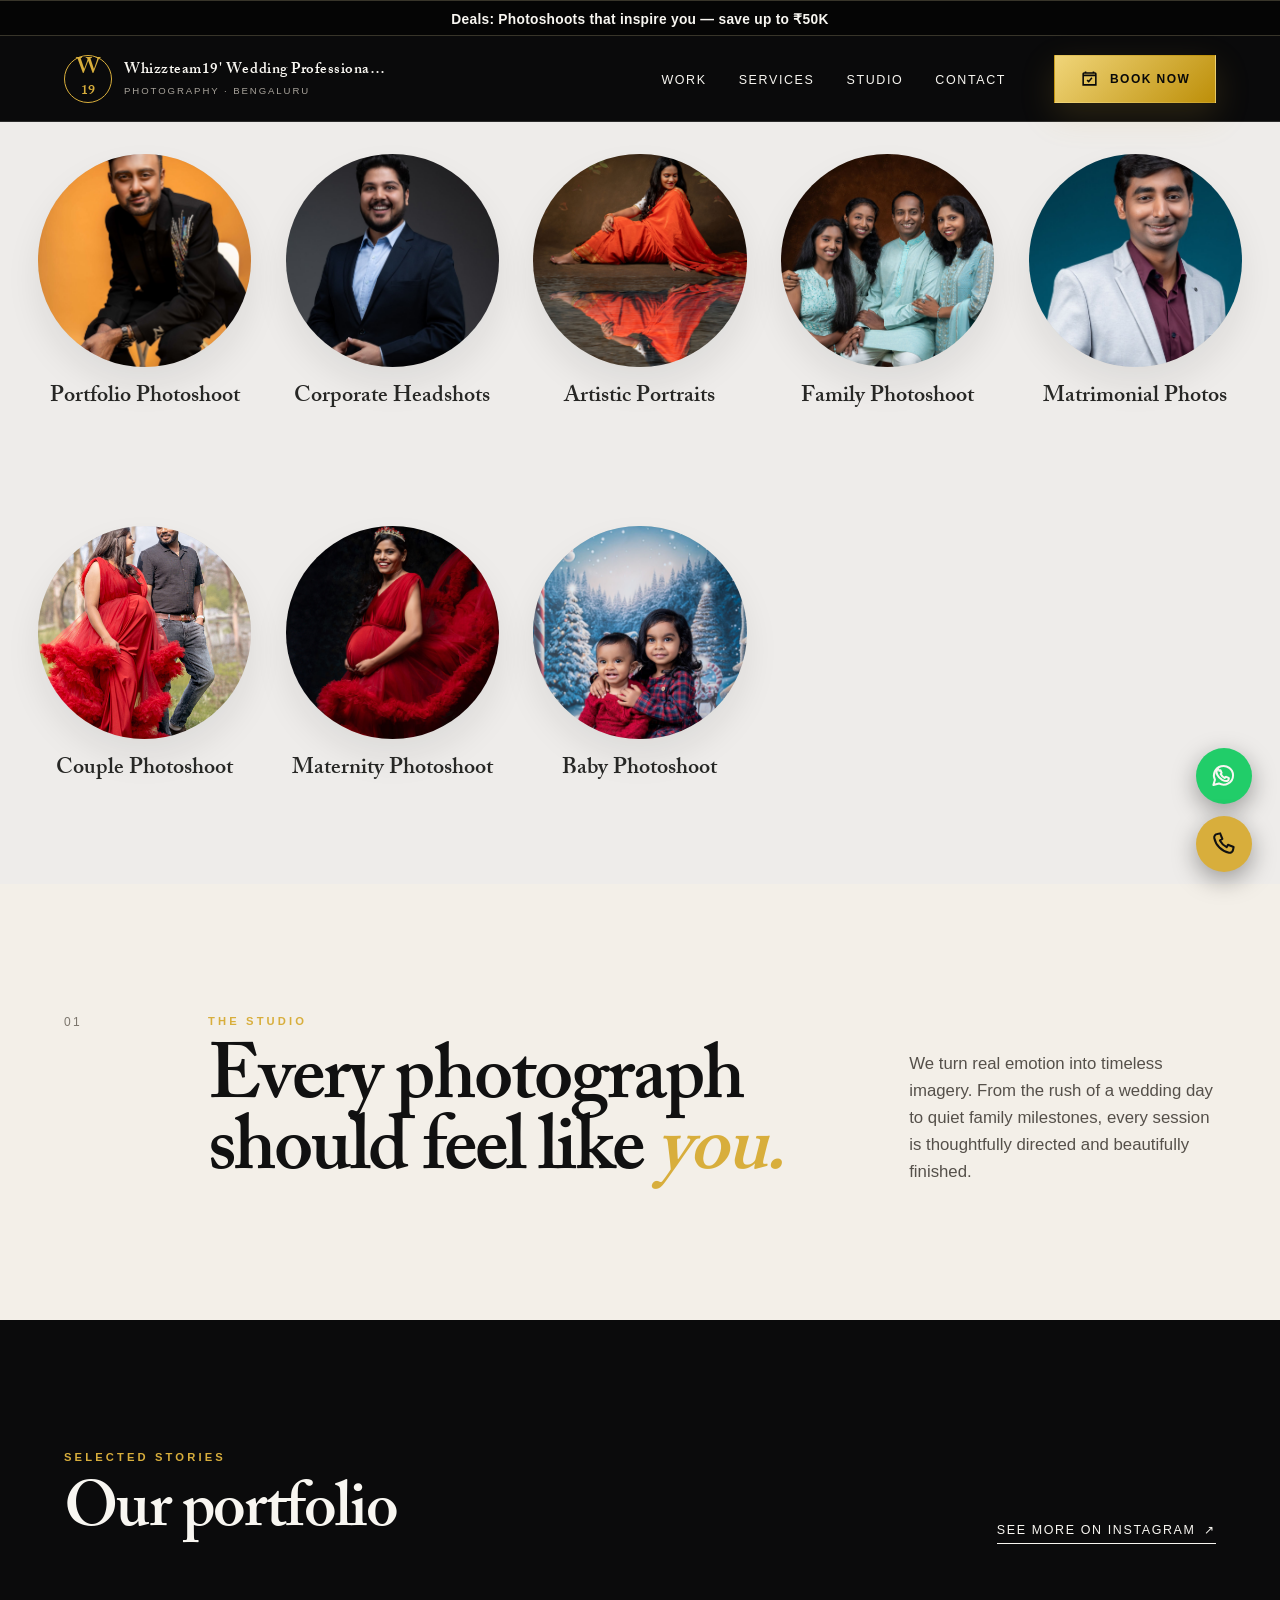
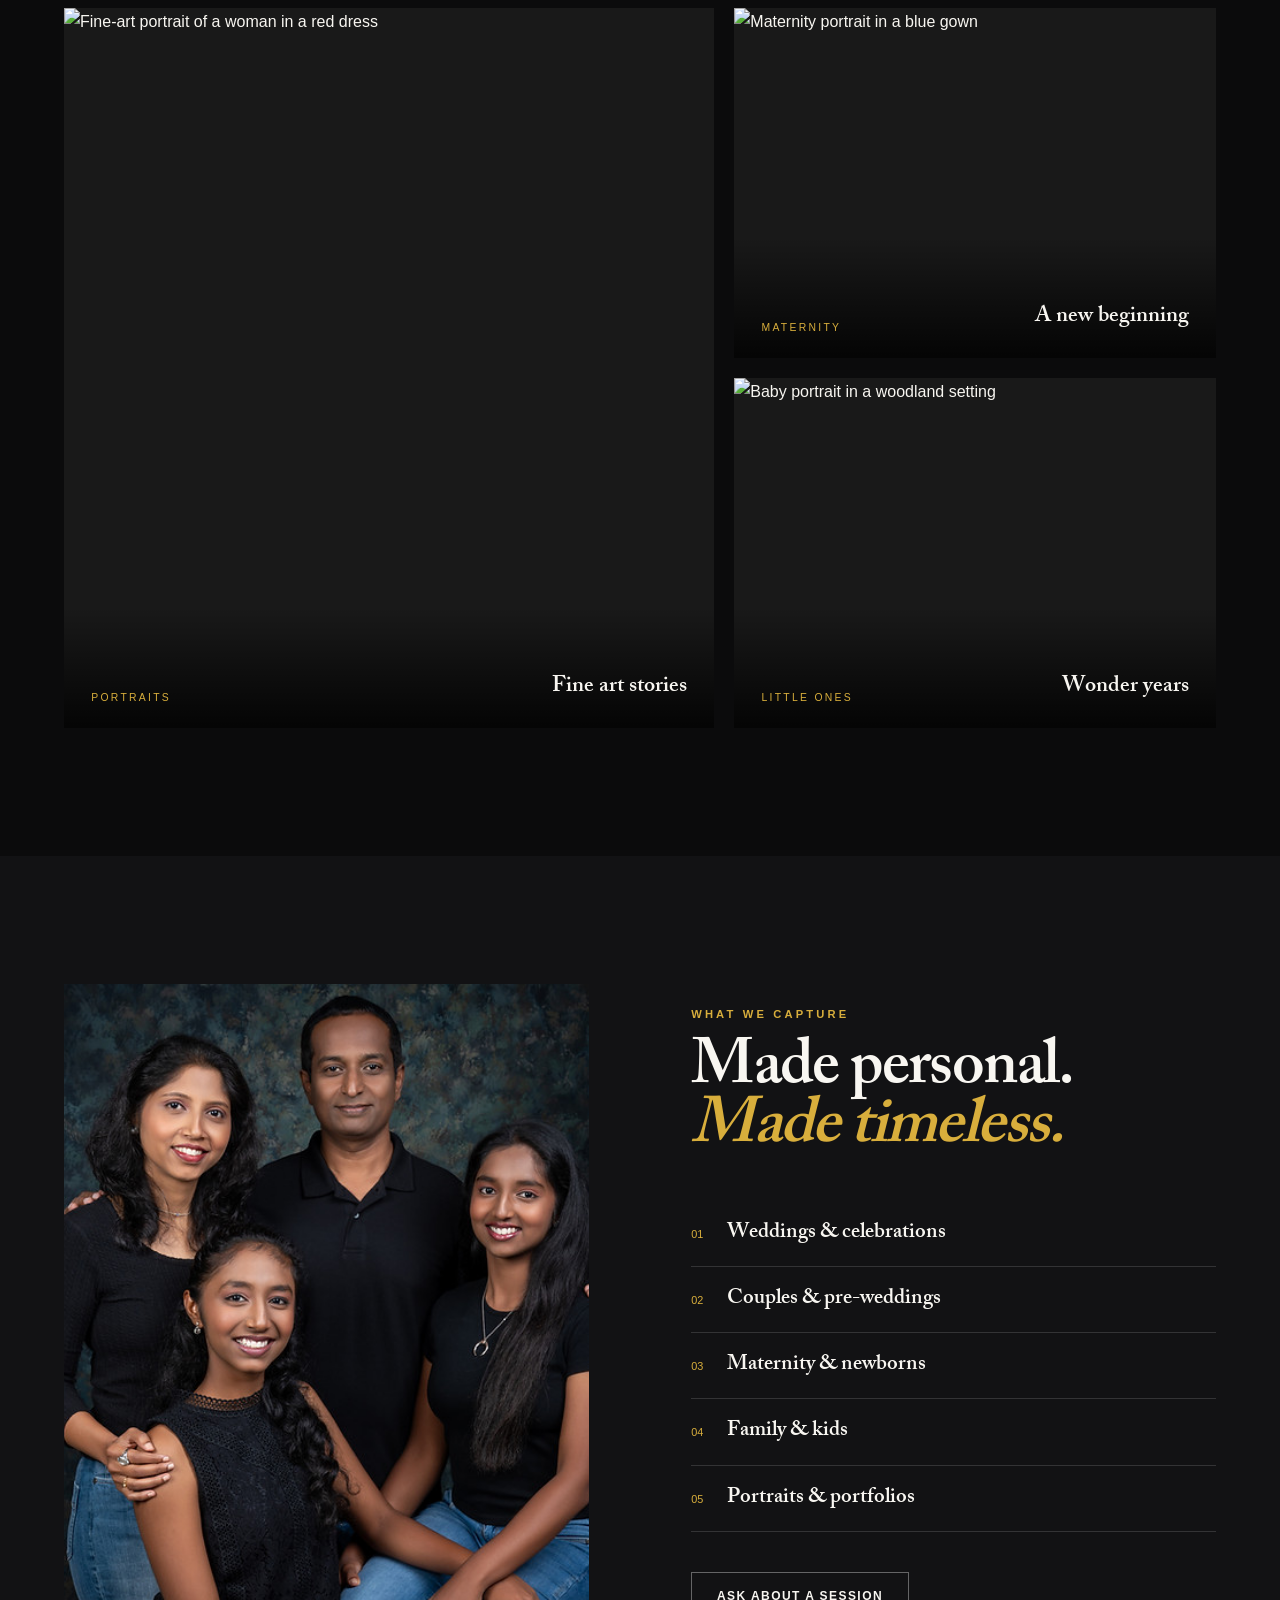
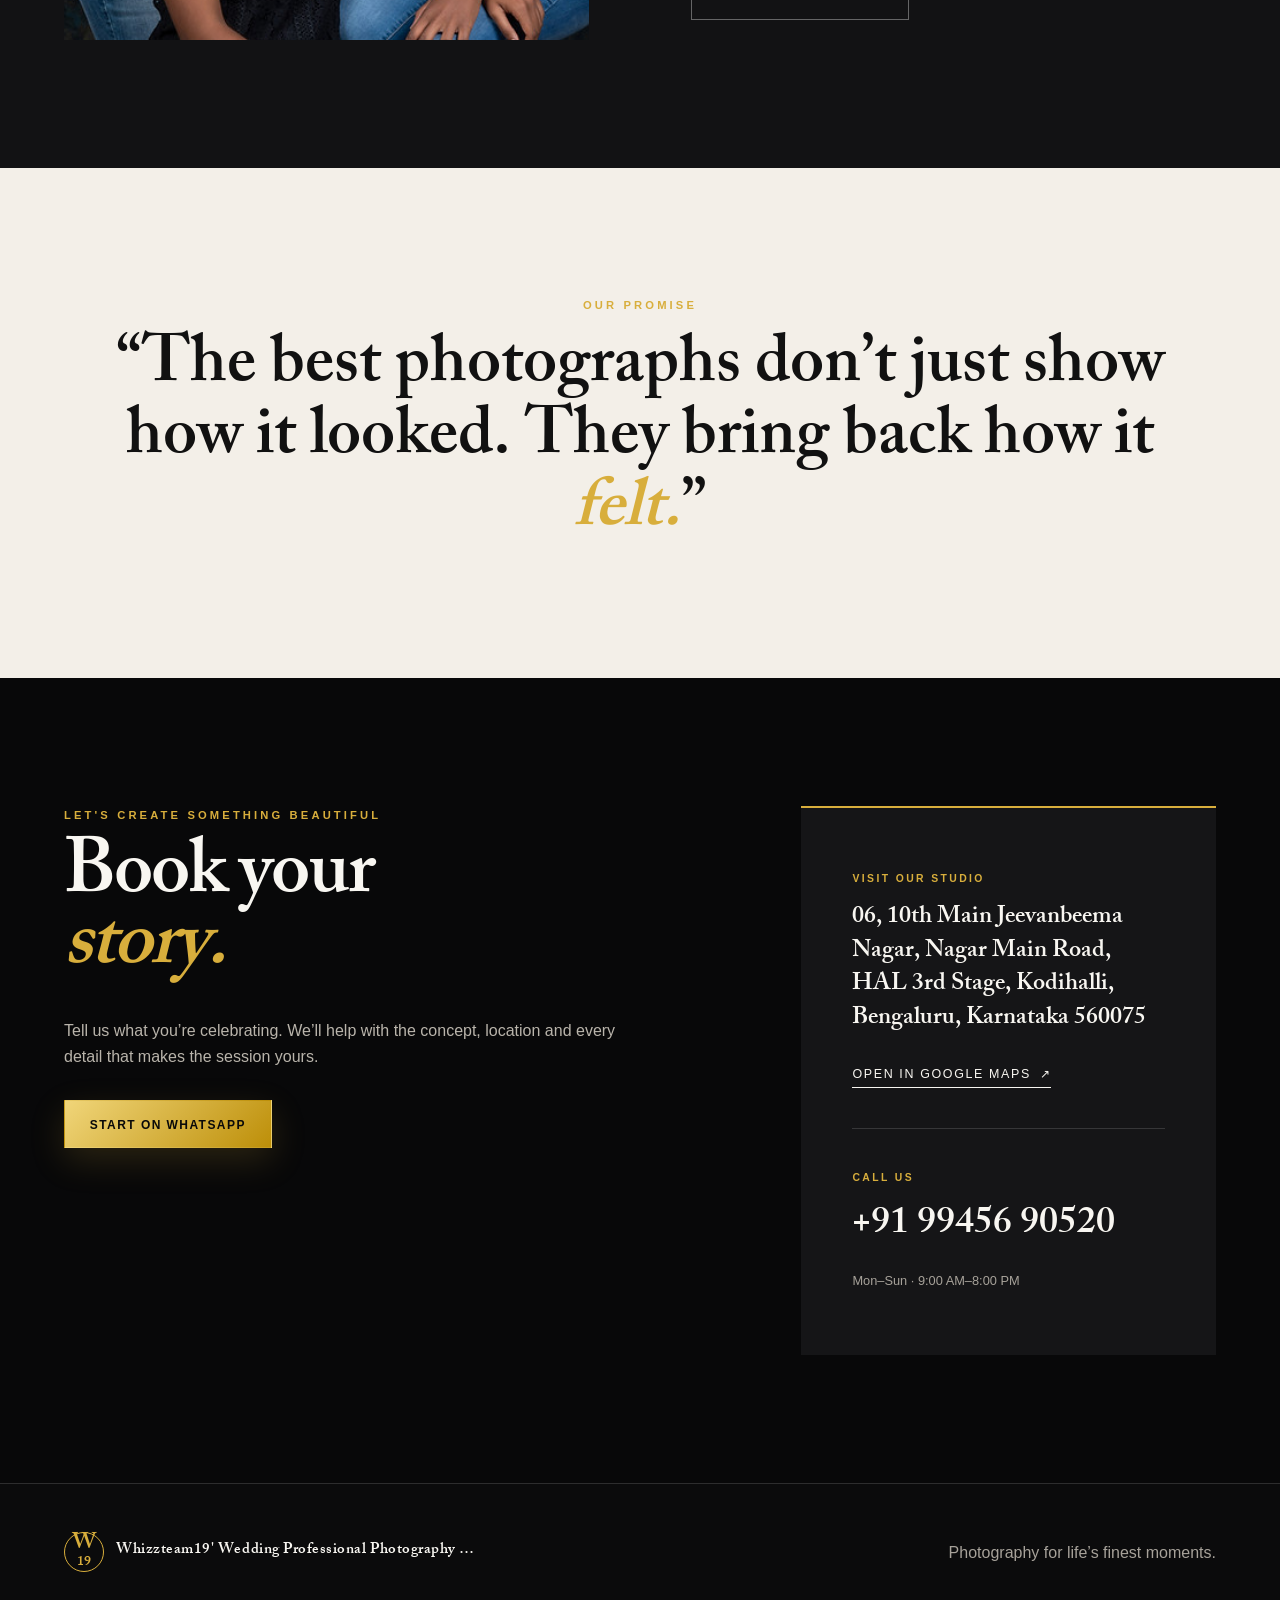
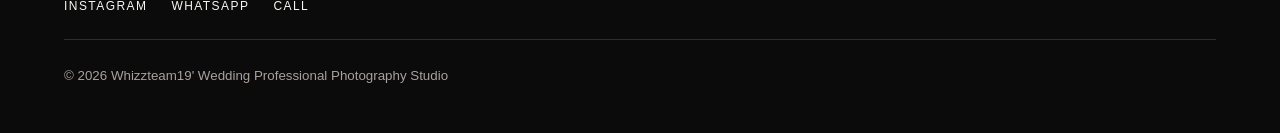
==== index.html @ 08e29e12 "Initial photography website sample" ====
<!doctype html>
<html lang="en">
<head>
  <meta charset="utf-8">
  <meta name="viewport" content="width=device-width,initial-scale=1">
  <meta name="theme-color" content="#0b0b0c">
  <meta name="description" content="Professional wedding, couple, maternity, baby, family and portrait photography in Bengaluru.">
  <title>Whizzteam19' Wedding Professional Photography Studio</title>
  <link rel="preload" href="fonts/adobe-caslon-w01-smbd.woff2" as="font" type="font/woff2" crossorigin>
  <link rel="preload" href="images/46ccc2_29f089a5eaba46b582b03bea55bbcf8a~mv2_1.jpg" as="image" fetchpriority="high">
  <link rel="stylesheet" href="css/site.css">
  <script src="site-config.js"></script>
  <script src="js/site.js" defer></script>
</head>
<body>
  <a class="skip-link" href="#main">Skip to content</a>

  <div class="offer-bar">
    <a class="js-whatsapp" href="https://web.whatsapp.com/send?phone=919945690520&amp;text=Hello%2C%20I%20would%20like%20to%20book%20a%20photography%20session.&amp;type=phone_number&amp;app_absent=0" target="_blank" rel="noopener">Deals: Photoshoots that inspire you — save up to ₹50K</a>
  </div>

  <header class="site-header" id="top">
    <a class="brand" href="#top" aria-label="Home">
      <span class="brand-mark" aria-hidden="true">W<span>19</span></span>
      <span><strong class="js-studio">Whizzteam19' Wedding Professional Photography Studio</strong><small>Photography · Bengaluru</small></span>
    </a>
    <button class="menu-button" type="button" aria-expanded="false" aria-controls="main-menu">
      <span></span><span></span><span></span><b>Menu</b>
    </button>
    <nav id="main-menu" aria-label="Main navigation">
      <a href="#work">Work</a>
      <a href="#services">Services</a>
      <a href="#studio">Studio</a>
      <a href="#contact">Contact</a>
    </nav>
    <a class="button button-gold js-whatsapp" href="https://web.whatsapp.com/send?phone=919945690520&amp;text=Hello%2C%20I%20would%20like%20to%20book%20a%20photography%20session.&amp;type=phone_number&amp;app_absent=0" target="_blank" rel="noopener">
      <svg aria-hidden="true" viewBox="0 0 24 24"><path d="M7 3v2m10-2v2M5 8h14M5 5h14a1 1 0 0 1 1 1v14H4V6a1 1 0 0 1 1-1Zm4 9 2 2 4-5"/></svg>
      Book now
    </a>
  </header>

  <main id="main">
    <section class="hero portfolio-hero" aria-label="Photography portfolio categories">
      <div class="portfolio-circles">
        <a class="portfolio-circle reveal" href="portfolio.html#portfolio">
          <span><img src="images/46ccc2_29f089a5eaba46b582b03bea55bbcf8a~mv2_1.jpg" alt="Fashion portfolio portrait" width="853" height="1280" fetchpriority="high"></span>
          <strong>Portfolio Photoshoot</strong>
        </a>
        <a class="portfolio-circle reveal" href="portfolio.html#headshots">
          <span><img src="images/46ccc2_0012528855b641d38cdface42c2f690a~mv2_1.jpeg" alt="Professional corporate headshot" width="905" height="1206" fetchpriority="high"></span>
          <strong>Corporate Headshots</strong>
        </a>
        <a class="portfolio-circle reveal" href="portfolio.html#portraits">
          <span><img src="images/46ccc2_09628e85a9584350a42591967b1f181e~mv2_2.jpg" alt="Artistic studio portrait" width="960" height="1188" loading="lazy" decoding="async"></span>
          <strong>Artistic Portraits</strong>
        </a>
        <a class="portfolio-circle reveal" href="portfolio.html#family">
          <span><img src="images/46ccc2_b991570cc130483a87479ce61fce5662~mv2_1.jpg" alt="Family studio portrait" width="1200" height="960" loading="lazy" decoding="async"></span>
          <strong>Family Photoshoot</strong>
        </a>
        <a class="portfolio-circle reveal" href="portfolio.html#matrimonial">
          <span><img src="images/46ccc2_cae4877ff4e34ac48a2f3a1a785dcc5e~mv2_1.jpeg" alt="Matrimonial portrait" width="905" height="1206" loading="lazy" decoding="async"></span>
          <strong>Matrimonial Photos</strong>
        </a>
        <a class="portfolio-circle reveal" href="portfolio.html#couples">
          <span><img src="images/46ccc2_d6eabdee102e4e2a825681500229661f~mv2_1.jpg" alt="Couple portrait" width="848" height="1130" loading="lazy" decoding="async"></span>
          <strong>Couple Photoshoot</strong>
        </a>
        <a class="portfolio-circle reveal" href="portfolio.html#maternity">
          <span><img src="images/46ccc2_f9b3395be697454dba97fe90e3480790~mv2_1.jpg" alt="Maternity portrait" width="960" height="1280" loading="lazy" decoding="async"></span>
          <strong>Maternity Photoshoot</strong>
        </a>
        <a class="portfolio-circle reveal" href="portfolio.html#baby">
          <span><img src="images/46ccc2_f42f436fb329443783bfe08e33810b61~mv2_2.jpeg" alt="Baby and kids studio portrait" width="960" height="1440" loading="lazy" decoding="async"></span>
          <strong>Baby Photoshoot</strong>
        </a>
      </div>
    </section>

    <section class="intro section" id="studio">
      <div class="section-number">01</div>
      <div class="intro-copy reveal">
        <p class="eyebrow">The studio</p>
        <h2>Every photograph should feel like <em>you.</em></h2>
      </div>
      <p class="intro-text reveal">We turn real emotion into timeless imagery. From the rush of a wedding day to quiet family milestones, every session is thoughtfully directed and beautifully finished.</p>
    </section>

    <section class="work section" id="work">
      <div class="section-heading reveal">
        <div><p class="eyebrow">Selected stories</p><h2>Our portfolio</h2></div>
        <a class="text-link js-instagram" href="#contact">See more on Instagram <span>↗</span></a>
      </div>
      <div class="gallery">
        <figure class="gallery-large reveal">
          <img src="images/Portfolio Photoshoot near Bangalore.jpeg" alt="Fine-art portrait of a woman in a red dress" width="478" height="478" loading="lazy" decoding="async">
          <figcaption><span>Portraits</span><b>Fine art stories</b></figcaption>
        </figure>
        <figure class="reveal">
          <img src="images/maternity photographers in bangalore for maternity photoshoot with photoshoot gowns for ma.jpeg" alt="Maternity portrait in a blue gown" width="478" height="478" loading="lazy" decoding="async">
          <figcaption><span>Maternity</span><b>A new beginning</b></figcaption>
        </figure>
        <figure class="reveal">
          <img src="images/46ccc2_15bb4e97e19344a3a72e6aabb97b2b7a~mv2.jpg" alt="Baby portrait in a woodland setting" width="960" height="640" loading="lazy" decoding="async">
          <figcaption><span>Little ones</span><b>Wonder years</b></figcaption>
        </figure>
      </div>
    </section>

    <section class="services section" id="services">
      <div class="service-photo reveal">
        <img src="images/family photoshoot1_1.jpg" alt="A family studio portrait" width="750" height="750" loading="lazy" decoding="async">
      </div>
      <div class="service-list reveal">
        <p class="eyebrow">What we capture</p>
        <h2>Made personal.<br><em>Made timeless.</em></h2>
        <ol>
          <li><span>01</span><b>Weddings & celebrations</b></li>
          <li><span>02</span><b>Couples & pre-weddings</b></li>
          <li><span>03</span><b>Maternity & newborns</b></li>
          <li><span>04</span><b>Family & kids</b></li>
          <li><span>05</span><b>Portraits & portfolios</b></li>
        </ol>
        <a class="button button-outline js-whatsapp" href="https://web.whatsapp.com/send?phone=919945690520&amp;text=Hello%2C%20I%20would%20like%20to%20book%20a%20photography%20session.&amp;type=phone_number&amp;app_absent=0" target="_blank" rel="noopener">Ask about a session</a>
      </div>
    </section>

    <section class="quote section reveal">
      <p class="eyebrow">Our promise</p>
      <blockquote>“The best photographs don’t just show how it looked. They bring back how it <em>felt.</em>”</blockquote>
    </section>

    <section class="contact section" id="contact">
      <div class="contact-copy reveal">
        <p class="eyebrow">Let's create something beautiful</p>
        <h2>Book your<br><em>story.</em></h2>
        <p>Tell us what you’re celebrating. We’ll help with the concept, location and every detail that makes the session yours.</p>
        <a class="button button-gold js-whatsapp" href="https://web.whatsapp.com/send?phone=919945690520&amp;text=Hello%2C%20I%20would%20like%20to%20book%20a%20photography%20session.&amp;type=phone_number&amp;app_absent=0" target="_blank" rel="noopener">Start on WhatsApp</a>
      </div>
      <div class="contact-card reveal">
        <p class="contact-label">Visit our studio</p>
        <address class="js-address">06, 10th Main Jeevanbeema Nagar, Nagar Main Road, HAL 3rd Stage, Kodihalli, Bengaluru, Karnataka 560075</address>
        <a class="js-map text-link" href="#">Open in Google Maps <span>↗</span></a>
        <hr>
        <p class="contact-label">Call us</p>
        <a class="phone js-phone-link" href="tel:+919945690520"><span class="js-phone">+91 99456 90520</span></a>
        <p class="hours">Mon–Sun · 9:00 AM–8:00 PM</p>
      </div>
    </section>
  </main>

  <footer>
    <a class="brand footer-brand" href="#top"><span class="brand-mark">W<span>19</span></span><strong class="js-studio">Whizzteam19' Wedding Professional Photography Studio</strong></a>
    <p>Photography for life’s finest moments.</p>
    <div><a class="js-instagram" href="#">Instagram</a><a class="js-whatsapp" href="https://web.whatsapp.com/send?phone=919945690520&amp;text=Hello%2C%20I%20would%20like%20to%20book%20a%20photography%20session.&amp;type=phone_number&amp;app_absent=0" target="_blank" rel="noopener">WhatsApp</a><a class="js-phone-link" href="tel:+919945690520">Call</a></div>
    <small>© <span id="year"></span> <span class="js-studio">Whizzteam19' Wedding Professional Photography Studio</span></small>
  </footer>

  <div class="floating-actions" aria-label="Quick contact">
    <a class="float-whatsapp js-whatsapp" href="https://web.whatsapp.com/send?phone=919945690520&amp;text=Hello%2C%20I%20would%20like%20to%20book%20a%20photography%20session.&amp;type=phone_number&amp;app_absent=0" target="_blank" rel="noopener" aria-label="Chat on WhatsApp">
      <svg viewBox="0 0 24 24" aria-hidden="true"><path d="M20.5 11.7a8.5 8.5 0 0 1-12.6 7.4L3 20.5l1.4-4.7a8.5 8.5 0 1 1 16.1-4.1Z"/><path d="M8.2 7.8c.2-.4.4-.4.7-.4h.5l.8 2c.1.2 0 .4-.1.6l-.6.7c.8 1.7 2 2.8 3.7 3.5l.7-.9c.2-.2.4-.2.6-.1l2 .9c.2.1.3.3.3.5 0 1.1-.7 2-1.7 2.3-1 .3-2.4-.1-4.3-1.1a10.8 10.8 0 0 1-4.2-4.3c-.9-1.7-1-2.8-.7-3.7.3-.7.8-1.3 1.4-1.5"/></svg>
    </a>
    <a class="float-call js-phone-link" href="tel:+919945690520" aria-label="Call the studio">
      <svg viewBox="0 0 24 24" aria-hidden="true"><path d="M6.5 3.5 9 3l2 5-2.2 1.3a15 15 0 0 0 6 6l1.2-2.2 5 2-.5 2.5c-.3 1.7-1.9 2.9-3.6 2.6A16.8 16.8 0 0 1 3.8 7.1a3 3 0 0 1 2.7-3.6Z"/></svg>
    </a>
  </div>
</body>
</html>
---- css/site.css ----
@font-face{font-family:Caslon;src:url('../fonts/adobe-caslon-w01-smbd.woff2') format('woff2');font-display:swap}@font-face{font-family:StudioSans;src:url('../fonts/nuFnD-vYSZviVYUb_rj3ij__anPXDTngOWwu4DRmFqWF_ljR.woff2') format('woff2');font-display:swap}@font-face{font-family:GalleryScript;src:url('../fonts/bree-w01-thin-oblique.woff2') format('woff2');font-display:swap}
:root{--ink:#0b0b0c;--paper:#f3efe8;--gold:#d8ae3c;--muted:#a7a29a;--line:rgba(255,255,255,.14);--serif:Caslon,Georgia,serif;--sans:StudioSans,Arial,sans-serif}*{box-sizing:border-box}html{scroll-behavior:smooth;scroll-padding-top:102px}body{margin:0;background:var(--ink);color:#f8f6f1;font-family:var(--sans);font-size:16px;line-height:1.6;overflow-x:hidden}a{color:inherit;text-decoration:none}img{display:block;max-width:100%;background:#191919}button{font:inherit}.skip-link{position:fixed;left:1rem;top:-5rem;z-index:999;background:#fff;color:#000;padding:.7rem 1rem}.skip-link:focus{top:1rem}.offer-bar{height:36px;display:grid;place-items:center;background:#050505;border-top:1px solid #38352a;border-bottom:1px solid #38352a;text-align:center;font-weight:700;font-size:clamp(.68rem,1.5vw,.86rem);letter-spacing:.02em}.site-header{height:86px;position:sticky;top:0;z-index:50;display:flex;align-items:center;gap:3rem;padding:0 clamp(1.2rem,5vw,5rem);background:rgba(11,11,12,.94);border-bottom:1px solid var(--line);backdrop-filter:blur(14px)}.brand{display:flex;align-items:center;gap:.75rem;min-width:0}.brand-mark{width:48px;height:48px;border:1px solid var(--gold);border-radius:50%;display:grid;place-items:center;color:var(--gold);font-family:var(--serif);font-size:1.45rem;line-height:1;flex:0 0 auto}.brand-mark span{font-size:.62em}.brand>span:last-child{display:flex;flex-direction:column}.brand strong{max-width:265px;overflow:hidden;text-overflow:ellipsis;white-space:nowrap;font-family:var(--serif);font-size:.95rem;letter-spacing:.035em}.brand small{color:var(--muted);font-size:.6rem;letter-spacing:.2em;text-transform:uppercase}.site-header nav{display:flex;gap:clamp(1.2rem,2.5vw,2.5rem);margin-left:auto}.site-header nav a,.text-link{font-size:.78rem;letter-spacing:.13em;text-transform:uppercase}.site-header nav a{position:relative}.site-header nav a:after{content:"";position:absolute;left:0;right:100%;bottom:-7px;height:1px;background:var(--gold);transition:right .25s}.site-header nav a:hover:after{right:0}.button{min-height:48px;display:inline-flex;align-items:center;justify-content:center;gap:.7rem;padding:.8rem 1.55rem;border:1px solid transparent;font-weight:800;letter-spacing:.12em;text-transform:uppercase;font-size:.75rem;transition:transform .2s,background .2s,color .2s}.button:hover{transform:translateY(-2px)}.button-gold{background:linear-gradient(135deg,#f0d579,#bd8f09);color:#090909;box-shadow:0 12px 35px rgba(216,174,60,.17)}.button-outline{border-color:rgba(255,255,255,.35)}.button-outline:hover{background:#fff;color:#111}.button svg{width:19px;height:19px;fill:none;stroke:currentColor;stroke-width:2}.menu-button{display:none;background:none;border:0;color:white}.hero{height:calc(100svh - 122px);min-height:650px;position:relative;display:flex;align-items:center;overflow:hidden}.hero-image{position:absolute;inset:0;width:100%;height:100%;object-fit:cover;object-position:center 34%;filter:saturate(.8) contrast(1.05)}.hero-shade{position:absolute;inset:0;background:linear-gradient(90deg,rgba(4,4,5,.94) 0%,rgba(4,4,5,.62) 43%,rgba(4,4,5,.1) 74%),linear-gradient(0deg,rgba(4,4,5,.65),transparent 42%)}.hero-content{position:relative;z-index:2;width:min(92%,1280px);margin:auto;padding-top:3rem}.eyebrow{margin:0 0 1.25rem;color:var(--gold);font-weight:800;font-size:.7rem;letter-spacing:.28em;text-transform:uppercase}.hero h1,.section h2{font-family:var(--serif);font-weight:400;line-height:.92;letter-spacing:-.025em}.hero h1{max-width:850px;margin:0;font-size:clamp(4rem,8.8vw,8rem)}em{color:var(--gold);font-weight:400}.hero-copy{max-width:560px;margin:1.8rem 0 2.2rem;color:#dedad2;font-size:clamp(1rem,1.6vw,1.2rem)}.hero-actions{display:flex;align-items:center;gap:2rem}.text-link{display:inline-flex;gap:.55rem;align-items:center;border-bottom:1px solid currentColor;padding-bottom:.25rem}.scroll-cue{position:absolute;z-index:2;right:4vw;bottom:2.5rem;display:flex;align-items:center;gap:1rem;color:#d7d2c8;font-size:.68rem;letter-spacing:.18em;text-transform:uppercase}.scroll-cue b{width:42px;height:42px;border:1px solid rgba(255,255,255,.4);border-radius:50%;display:grid;place-items:center}.section{padding:clamp(5rem,10vw,9rem) max(5vw,calc((100vw - 1280px)/2));}.intro{display:grid;grid-template-columns:80px minmax(300px,1.35fr) minmax(300px,.65fr);gap:clamp(2rem,5vw,6rem);align-items:end;background:var(--paper);color:#111}.section-number{align-self:start;color:#7b756c;font-size:.75rem;letter-spacing:.2em}.section h2{font-size:clamp(3rem,6vw,6rem);margin:0}.intro-text{color:#55504a;margin:0 0 .5rem;font-size:1.05rem}.section-heading{display:flex;align-items:end;justify-content:space-between;margin-bottom:4rem}.section-heading h2{font-size:clamp(3rem,5vw,5rem)}.gallery{display:grid;grid-template-columns:1.35fr 1fr;gap:1.25rem}.gallery figure{margin:0;position:relative;min-height:350px;overflow:hidden}.gallery-large{grid-row:span 2}.gallery img{width:100%;height:100%;object-fit:cover;position:absolute;inset:0;transition:transform .8s}.gallery figure:hover img{transform:scale(1.035)}.gallery figcaption{position:absolute;left:0;right:0;bottom:0;padding:4rem 1.7rem 1.4rem;background:linear-gradient(transparent,rgba(0,0,0,.82));display:flex;justify-content:space-between;align-items:end}.gallery figcaption span{font-size:.65rem;letter-spacing:.22em;text-transform:uppercase;color:var(--gold)}.gallery figcaption b{font-family:var(--serif);font-size:1.35rem}.services{background:#121214;display:grid;grid-template-columns:1fr 1fr;gap:clamp(3rem,8vw,8rem);align-items:center}.service-photo{aspect-ratio:4/5;overflow:hidden}.service-photo img{width:100%;height:100%;object-fit:cover}.service-list h2{font-size:clamp(3rem,5vw,5.4rem)}.service-list ol{list-style:none;padding:0;margin:2.5rem 0}.service-list li{display:flex;gap:1.5rem;align-items:center;padding:1rem 0;border-bottom:1px solid var(--line)}.service-list li span{color:var(--gold);font-size:.68rem}.service-list li b{font-family:var(--serif);font-weight:400;font-size:1.3rem}.quote{text-align:center;background:var(--paper);color:#111}.quote blockquote{max-width:1050px;margin:1rem auto 0;font-family:var(--serif);font-size:clamp(2.5rem,5.2vw,5.5rem);line-height:1.08}.contact{display:grid;grid-template-columns:1.2fr .8fr;gap:clamp(3rem,9vw,9rem);background:#080809}.contact-copy>p:not(.eyebrow){max-width:570px;color:#b9b4ab;margin:2rem 0}.contact-card{background:#151517;padding:clamp(2rem,4vw,4rem);border-top:2px solid var(--gold)}.contact-label{color:var(--gold);font-size:.65rem;font-weight:bold;letter-spacing:.23em;text-transform:uppercase}.contact-card address{font-style:normal;font-family:var(--serif);font-size:1.5rem;line-height:1.4;margin:1rem 0 1.4rem}.contact-card hr{border:0;border-top:1px solid var(--line);margin:2.5rem 0}.phone{font-family:var(--serif);font-size:clamp(1.6rem,3vw,2.5rem)}.hours{color:var(--muted);font-size:.8rem}footer{padding:3rem max(5vw,calc((100vw - 1280px)/2));display:grid;grid-template-columns:1fr auto;gap:1.5rem;align-items:center;border-top:1px solid var(--line)}.footer-brand .brand-mark{width:40px;height:40px}.footer-brand strong{font-family:var(--serif);max-width:360px}footer p,footer small{color:var(--muted);margin:0}footer>div{display:flex;gap:1.5rem;font-size:.75rem;text-transform:uppercase;letter-spacing:.12em}footer small{grid-column:1/-1;border-top:1px solid var(--line);padding-top:1.5rem}.floating-actions{position:fixed;z-index:60;right:clamp(1rem,2.2vw,2rem);bottom:clamp(1rem,2.2vw,2rem);display:grid;gap:.75rem}.floating-actions a{width:56px;height:56px;border-radius:50%;display:grid;place-items:center;box-shadow:0 8px 25px rgba(0,0,0,.35)}.floating-actions svg{width:27px;height:27px;fill:none;stroke:currentColor;stroke-width:1.8;stroke-linecap:round;stroke-linejoin:round}.float-whatsapp{background:#21cd69}.float-call{background:var(--gold);color:#111}.reveal{opacity:0;transform:translateY(24px);transition:opacity .7s ease,transform .7s ease}.reveal.visible{opacity:1;transform:none}
@media(max-width:900px){.site-header{height:74px;padding:0 1rem}.site-header>.button{display:none}.brand strong{max-width:220px}.menu-button{margin-left:auto;width:44px;height:44px;display:grid;place-content:center;gap:5px;position:relative}.menu-button span{display:block;width:24px;height:1px;background:#fff}.menu-button b{position:absolute;width:1px;height:1px;overflow:hidden}.site-header nav{position:absolute;left:0;right:0;top:74px;background:#111;display:grid;gap:0;padding:1rem 1.25rem;border-bottom:1px solid var(--line);transform:translateY(-130%);opacity:0;transition:.25s;z-index:-1}.site-header nav.open{transform:none;opacity:1}.site-header nav a{padding:.8rem}.hero{height:calc(100svh - 110px);min-height:620px}.hero-image{object-position:62% center}.hero-shade{background:linear-gradient(90deg,rgba(4,4,5,.93),rgba(4,4,5,.28)),linear-gradient(0deg,rgba(4,4,5,.8),transparent)}.intro{grid-template-columns:1fr}.section-number{display:none}.gallery{grid-template-columns:1fr 1fr}.gallery-large{grid-column:1/-1;grid-row:auto;min-height:570px}.services,.contact{grid-template-columns:1fr}.service-photo{max-height:650px}.contact-card{max-width:640px}footer{grid-template-columns:1fr}footer small{grid-column:auto}}
@media(max-width:600px){.offer-bar{height:34px;padding:0 .5rem}.brand-mark{width:42px;height:42px}.brand strong{max-width:205px;font-size:.78rem}.brand small{font-size:.52rem}.hero{min-height:610px}.hero-content{padding:0 1rem}.hero h1{font-size:clamp(3.4rem,17vw,5.1rem)}.hero-copy{font-size:.95rem}.hero-actions{align-items:flex-start;flex-direction:column;gap:1.2rem}.scroll-cue{display:none}.section{padding:5rem 1.2rem}.intro{gap:1.5rem}.intro h2{font-size:3.3rem}.section-heading{align-items:start;flex-direction:column;gap:1.2rem;margin-bottom:2rem}.gallery{grid-template-columns:1fr}.gallery-large{grid-column:auto;min-height:460px}.gallery figure{min-height:430px}.gallery figcaption{align-items:start;flex-direction:column}.services{gap:2.5rem}.service-photo{aspect-ratio:1/1}.quote blockquote{font-size:2.6rem}.contact-copy h2{font-size:4.1rem}footer>div{flex-wrap:wrap}.floating-actions a{width:52px;height:52px}}
@media(prefers-reduced-motion:reduce){html{scroll-behavior:auto}.reveal{opacity:1;transform:none;transition:none}.gallery img,.button{transition:none}}

/* Circular portfolio hero, modelled on the original Vistoriz category layout. */
.portfolio-hero{height:auto;min-height:0;display:block;background:#eeecea;color:#272725;padding:clamp(1.2rem,2.5vw,2.5rem) 3vw clamp(5rem,8vw,8rem);overflow:visible}
.portfolio-heading{text-align:center;margin:0 auto clamp(3rem,5vw,5rem)}
.portfolio-heading h1{font-size:clamp(3rem,6vw,6rem);line-height:.95}
.portfolio-heading>p:last-child{color:#67645f;margin:.8rem auto 0}
.portfolio-circles{display:grid;grid-template-columns:repeat(5,minmax(0,1fr));gap:clamp(5rem,9vw,15rem) clamp(1.2rem,2.7vw,5.5rem);align-items:start}
.portfolio-circle{display:block;text-align:center}
.portfolio-circle>span{display:block;width:100%;aspect-ratio:1;border-radius:50%;overflow:hidden;background:#d8d5d1;box-shadow:0 18px 35px rgba(27,25,22,.08)}
.portfolio-circle img{width:100%;height:100%;object-fit:cover;transition:transform .55s ease,filter .4s ease}
.portfolio-circle strong{display:block;margin-top:1.15rem;font-family:var(--serif);font-weight:400;font-size:clamp(1.05rem,1.7vw,1.65rem);line-height:1.15}
.portfolio-circle:hover img,.portfolio-circle:focus-visible img{transform:scale(1.07);filter:saturate(1.08)}
.portfolio-circle:focus-visible{outline:2px solid #6b245f;outline-offset:8px;border-radius:4px}
.portfolio-circle:nth-child(n+6),.portfolio-circle.reveal.visible:nth-child(n+6){transform:none}
.portfolio-circle.reveal:nth-child(n+6){transform:translateY(24px)}

/* Local category portfolio page. */
.portfolio-page{background:var(--paper);color:#161616}
.portfolio-page-hero{text-align:center;padding:clamp(5rem,8vw,8rem) 1.2rem}
.portfolio-page-hero h1{font-family:var(--serif);font-weight:400;font-size:clamp(4rem,8vw,8rem);line-height:.95;margin:0}
.portfolio-page-hero p:last-child{color:#68625b}
.category-tabs{position:sticky;top:86px;z-index:40;display:flex;justify-content:center;gap:.45rem;padding:1rem max(1rem,calc((100vw - 1280px)/2));background:rgba(243,239,232,.96);border-top:1px solid #d7d1c7;border-bottom:1px solid #d7d1c7;overflow-x:auto;scrollbar-width:none;backdrop-filter:blur(12px)}
.category-tabs::-webkit-scrollbar{display:none}
.category-tabs a{flex:0 0 auto;padding:.65rem 1rem;border:1px solid #c9c1b6;border-radius:99px;color:#4c4741;font-size:.68rem;font-weight:800;letter-spacing:.12em;text-transform:uppercase;transition:.2s}
.category-tabs a:hover,.category-tabs a.active{background:#161616;border-color:#161616;color:#fff}
.portfolio-category[hidden]{display:none}
.portfolio-category{scroll-margin-top:110px;padding:clamp(4rem,8vw,7rem) max(4vw,calc((100vw - 1280px)/2));border-top:1px solid #cec8bf}
.portfolio-category-head{display:flex;justify-content:space-between;align-items:end;gap:2rem;margin-bottom:2.5rem}
.portfolio-category h2{margin:0;font-family:var(--serif);font-weight:400;font-size:clamp(2.6rem,5vw,5rem);line-height:1}
.photo-count{display:block;margin-top:.75rem;color:#79736b;font-family:var(--sans);font-size:.68rem;font-style:normal;font-weight:700;letter-spacing:.18em;text-transform:uppercase}
.portfolio-category-head p{color:#6d675f;margin:0}
.portfolio-photo-grid{display:grid;grid-template-columns:repeat(3,1fr);gap:1rem}
.portfolio-photo-grid figure{margin:0;aspect-ratio:4/5;overflow:hidden;background:#d8d4ce}
.portfolio-photo-grid figure:nth-child(2){aspect-ratio:1}
.portfolio-photo-grid img{width:100%;height:100%;object-fit:cover;transition:transform .65s}
.portfolio-photo-grid figure:hover img{transform:scale(1.03)}
.portfolio-page .floating-actions{color:#fff}
.feature-portfolio{padding-left:0;padding-right:0;background:#f8f6f3}
.feature-portfolio-head{text-align:center;padding:0 1.2rem 1.25rem}
.feature-portfolio-head h2{font-family:GalleryScript,var(--serif);font-style:italic;font-size:clamp(2rem,3.3vw,3.7rem)}
.feature-portfolio-head p{margin:.35rem auto 0;color:#302d29;font-family:GalleryScript,var(--serif);font-style:italic;font-size:clamp(1rem,1.7vw,1.65rem)}
.portfolio-strip-wrap{position:relative}
.portfolio-strip{display:flex;gap:6px;overflow-x:auto;scroll-snap-type:x mandatory;scroll-behavior:smooth;scrollbar-width:none}
.portfolio-strip::-webkit-scrollbar{display:none}
.portfolio-strip figure{margin:0;flex:0 0 clamp(260px,24.5vw,500px);height:clamp(430px,40vw,680px);overflow:hidden;scroll-snap-align:start;background:#d6d2cd}
.portfolio-strip img{width:100%;height:100%;object-fit:cover}
.strip-arrow{position:absolute;z-index:3;top:50%;translate:0 -50%;width:52px;height:72px;border:0;background:rgba(9,9,9,.5);color:white;font-family:Georgia,serif;font-size:3rem;line-height:1;cursor:pointer;backdrop-filter:blur(5px)}
.strip-prev{left:0}.strip-next{right:0}
.strip-arrow:hover,.strip-arrow:focus-visible{background:rgba(9,9,9,.82)}

@media(max-width:900px){
  .category-tabs{top:74px;justify-content:flex-start}
  .portfolio-hero{height:auto;min-height:0}
  .portfolio-circles{grid-template-columns:repeat(3,minmax(0,1fr))}
  .portfolio-circle:nth-child(n+6),.portfolio-circle.reveal:nth-child(n+6),.portfolio-circle.reveal.visible:nth-child(n+6){transform:none}
}
@media(max-width:600px){
  .portfolio-hero{min-height:0;padding:1.2rem 1rem 5rem}
  .portfolio-heading{margin-bottom:2.7rem}
  .portfolio-heading h1{font-size:3.4rem}
  .portfolio-circles{grid-template-columns:repeat(2,minmax(0,1fr));gap:2.2rem .9rem}
  .portfolio-circle strong{font-size:1.05rem;margin-top:.8rem}
  .portfolio-category-head{align-items:start;flex-direction:column}
  .portfolio-photo-grid{grid-template-columns:1fr 1fr}
  .portfolio-photo-grid figure:nth-child(3){grid-column:1/-1;aspect-ratio:1.4}
  .feature-portfolio{padding-top:3.2rem}
  .portfolio-strip figure{flex-basis:78vw;height:112vw;max-height:620px}
  .strip-arrow{width:40px;height:58px;font-size:2.4rem}
}
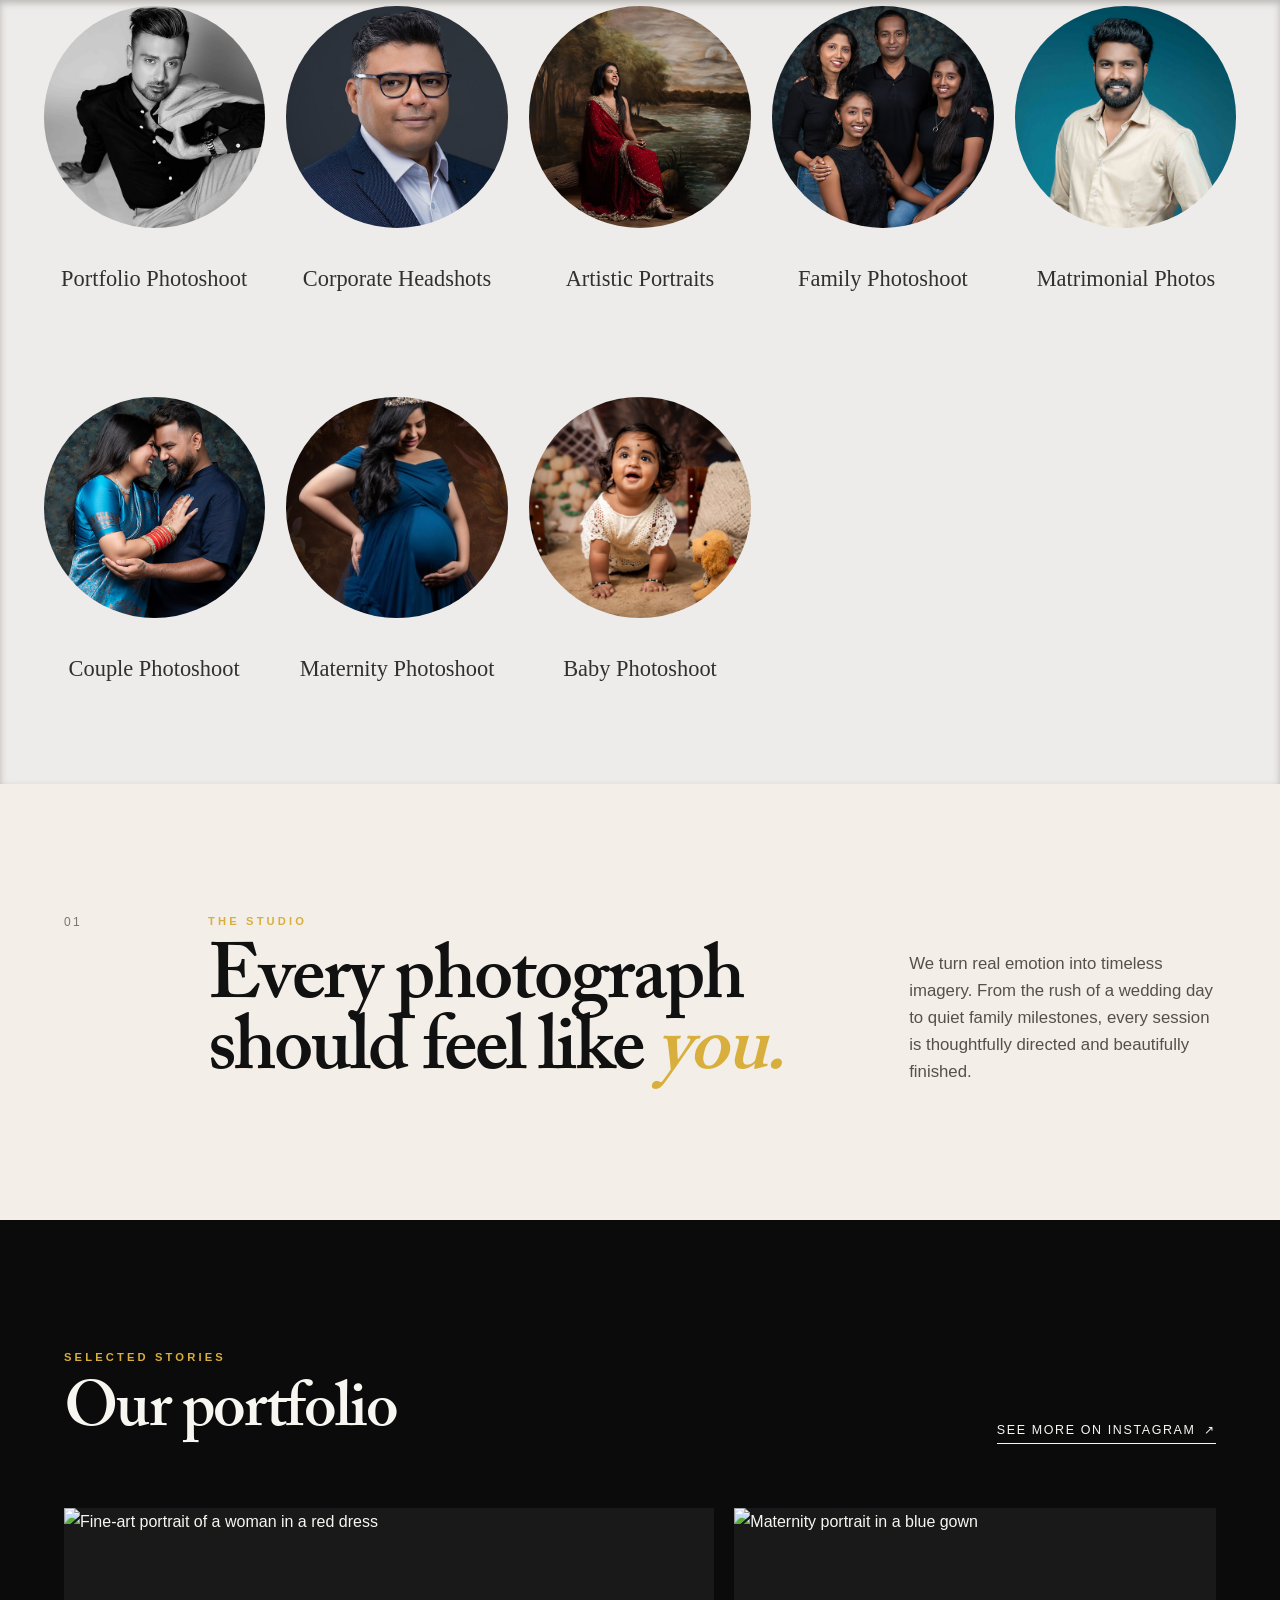
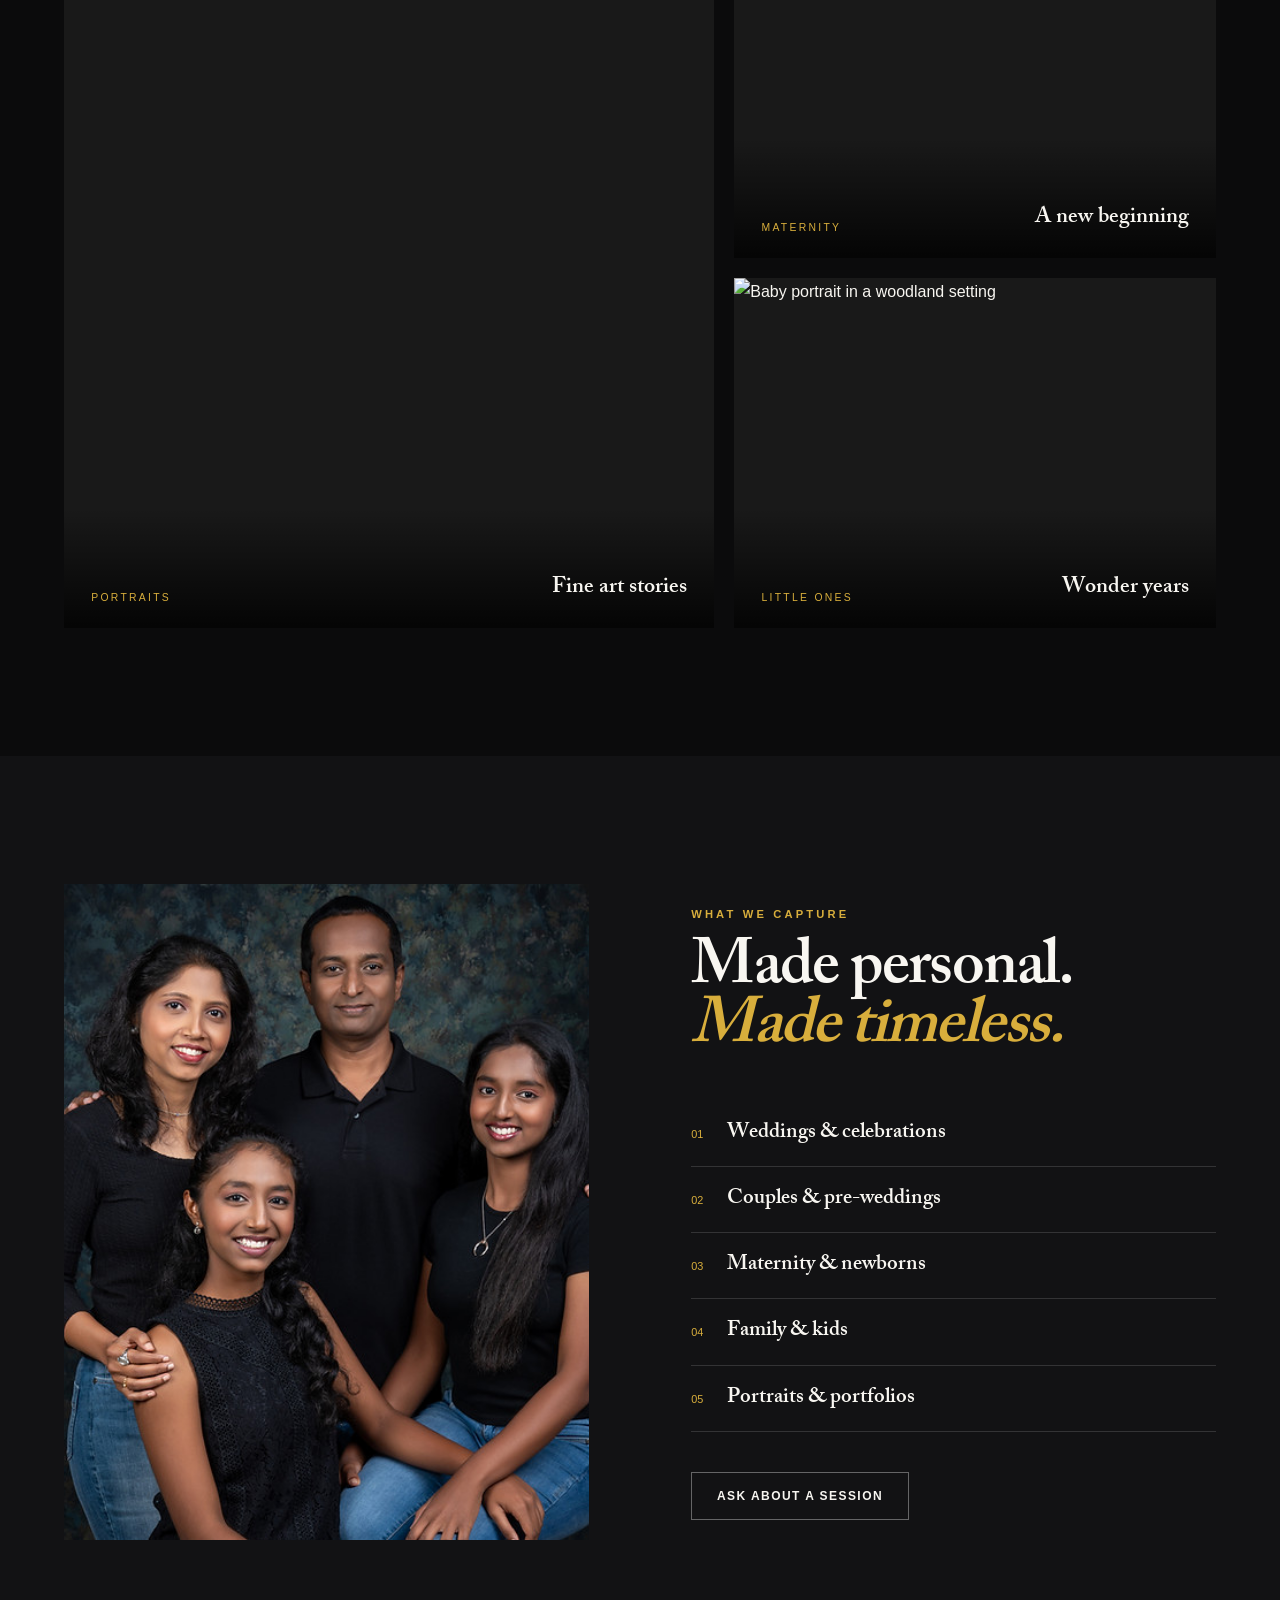
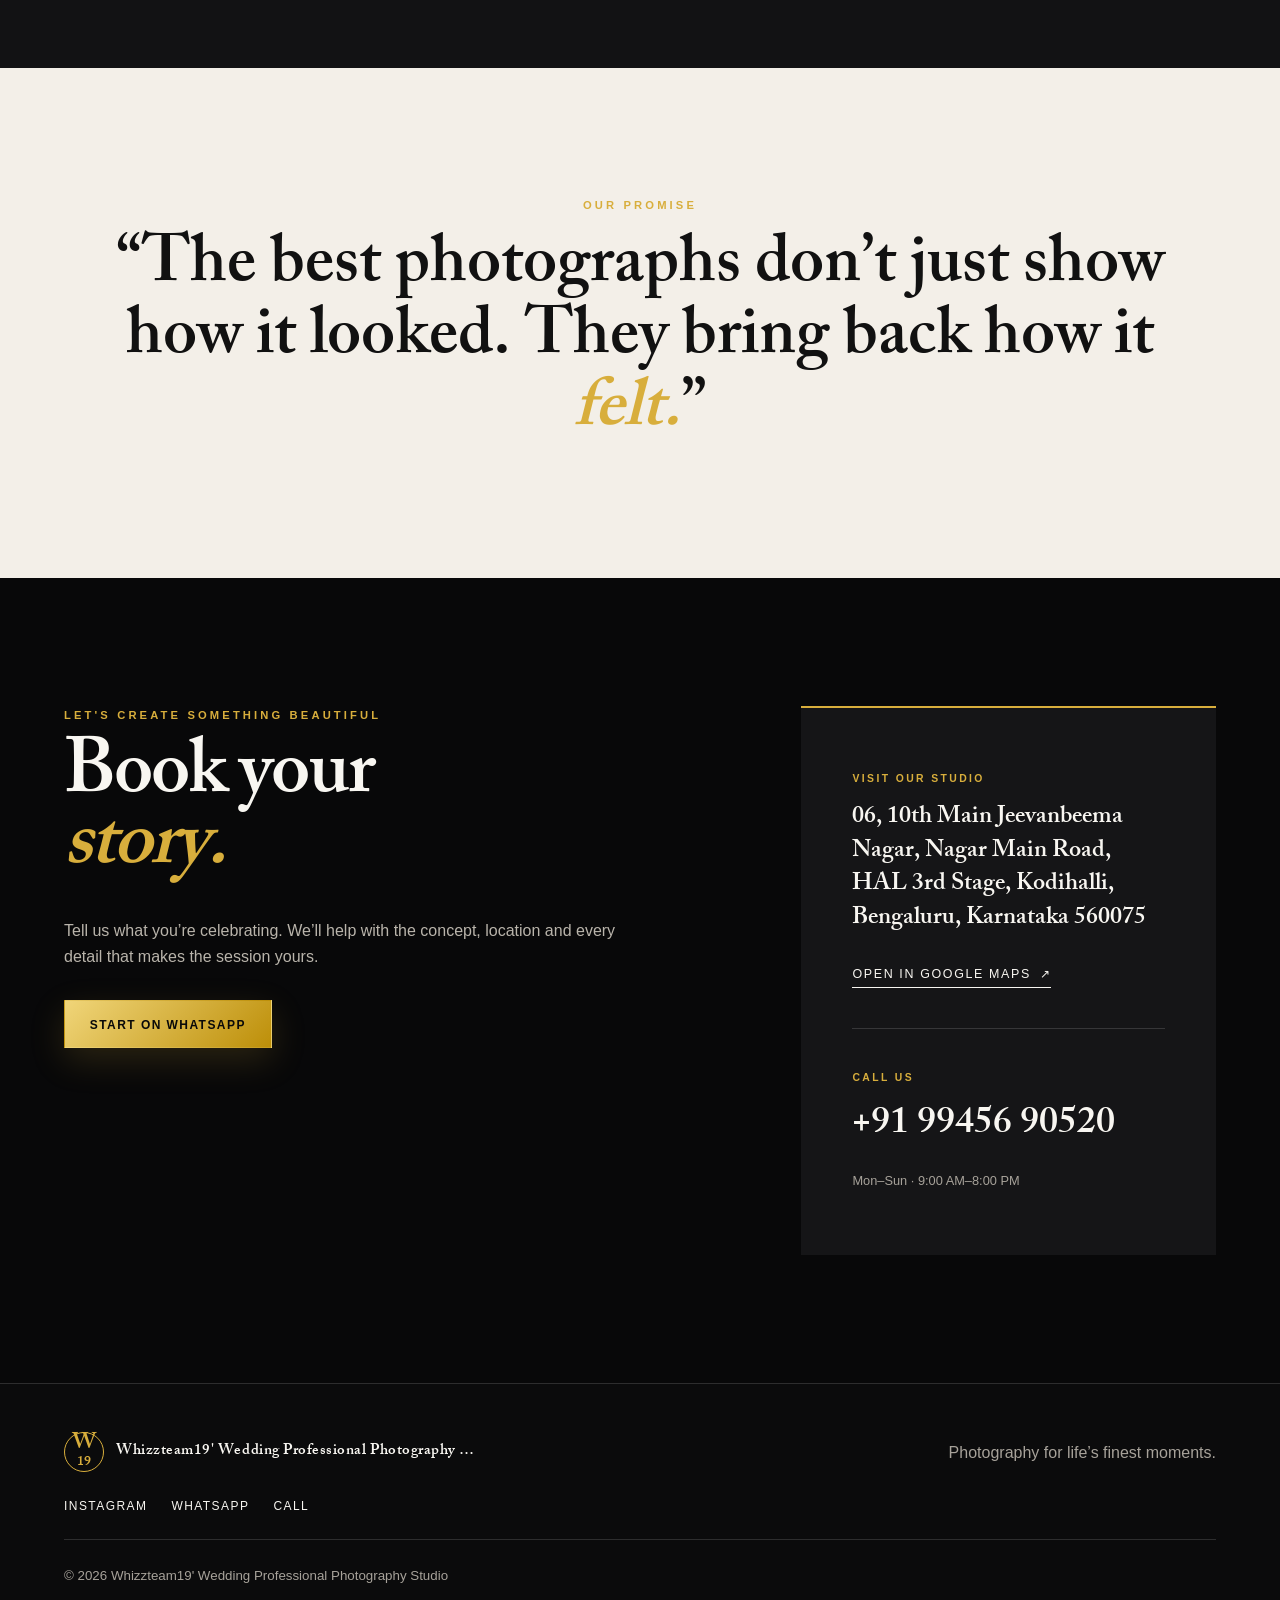
==== commit 1c2fa1c9: "Match homepage to Vistoriz category layout" ====
--- a/index.html
+++ b/index.html
@@ -7,12 +7,12 @@
   <meta name="description" content="Professional wedding, couple, maternity, baby, family and portrait photography in Bengaluru.">
   <title>Whizzteam19' Wedding Professional Photography Studio</title>
   <link rel="preload" href="fonts/adobe-caslon-w01-smbd.woff2" as="font" type="font/woff2" crossorigin>
-  <link rel="preload" href="images/46ccc2_29f089a5eaba46b582b03bea55bbcf8a~mv2_1.jpg" as="image" fetchpriority="high">
+  <link rel="preload" href="images/modelling photoshoot bangalore_1.jpg" as="image" fetchpriority="high">
   <link rel="stylesheet" href="css/site.css">
   <script src="site-config.js"></script>
   <script src="js/site.js" defer></script>
 </head>
-<body>
+<body class="home-page">
   <a class="skip-link" href="#main">Skip to content</a>
 
   <div class="offer-bar">
@@ -43,35 +43,35 @@
     <section class="hero portfolio-hero" aria-label="Photography portfolio categories">
       <div class="portfolio-circles">
         <a class="portfolio-circle reveal" href="portfolio.html#portfolio">
-          <span><img src="images/46ccc2_29f089a5eaba46b582b03bea55bbcf8a~mv2_1.jpg" alt="Fashion portfolio portrait" width="853" height="1280" fetchpriority="high"></span>
+          <span><img src="images/modelling photoshoot bangalore_1.jpg" alt="Black-and-white fashion portfolio portrait" width="570" height="570" fetchpriority="high"></span>
           <strong>Portfolio Photoshoot</strong>
         </a>
         <a class="portfolio-circle reveal" href="portfolio.html#headshots">
-          <span><img src="images/46ccc2_0012528855b641d38cdface42c2f690a~mv2_1.jpeg" alt="Professional corporate headshot" width="905" height="1206" fetchpriority="high"></span>
+          <span><img src="images/corporate headshots near me_1.jpeg" alt="Professional corporate headshot" width="570" height="570" fetchpriority="high"></span>
           <strong>Corporate Headshots</strong>
         </a>
         <a class="portfolio-circle reveal" href="portfolio.html#portraits">
-          <span><img src="images/46ccc2_09628e85a9584350a42591967b1f181e~mv2_2.jpg" alt="Artistic studio portrait" width="960" height="1188" loading="lazy" decoding="async"></span>
+          <span><img src="images/Portfolio Photoshoot near Bangalore_1.jpeg" alt="Artistic portrait beside a painted lake" width="570" height="570" loading="lazy" decoding="async"></span>
           <strong>Artistic Portraits</strong>
         </a>
         <a class="portfolio-circle reveal" href="portfolio.html#family">
-          <span><img src="images/46ccc2_b991570cc130483a87479ce61fce5662~mv2_1.jpg" alt="Family studio portrait" width="1200" height="960" loading="lazy" decoding="async"></span>
+          <span><img src="images/family photoshoot1_1.jpg" alt="Family studio portrait" width="570" height="570" loading="lazy" decoding="async"></span>
           <strong>Family Photoshoot</strong>
         </a>
         <a class="portfolio-circle reveal" href="portfolio.html#matrimonial">
-          <span><img src="images/46ccc2_cae4877ff4e34ac48a2f3a1a785dcc5e~mv2_1.jpeg" alt="Matrimonial portrait" width="905" height="1206" loading="lazy" decoding="async"></span>
+          <span><img src="images/matrimonial photoshoot_1.jpg" alt="Matrimonial portrait" width="570" height="570" loading="lazy" decoding="async"></span>
           <strong>Matrimonial Photos</strong>
         </a>
         <a class="portfolio-circle reveal" href="portfolio.html#couples">
-          <span><img src="images/46ccc2_d6eabdee102e4e2a825681500229661f~mv2_1.jpg" alt="Couple portrait" width="848" height="1130" loading="lazy" decoding="async"></span>
+          <span><img src="images/couple photoshoot whitefield_1.jpg" alt="Couple portrait" width="570" height="570" loading="lazy" decoding="async"></span>
           <strong>Couple Photoshoot</strong>
         </a>
         <a class="portfolio-circle reveal" href="portfolio.html#maternity">
-          <span><img src="images/46ccc2_f9b3395be697454dba97fe90e3480790~mv2_1.jpg" alt="Maternity portrait" width="960" height="1280" loading="lazy" decoding="async"></span>
+          <span><img src="images/maternity photographers in bangalore for maternity photoshoot with photoshoot gowns for ma_1.jpeg" alt="Maternity portrait" width="512" height="512" loading="lazy" decoding="async"></span>
           <strong>Maternity Photoshoot</strong>
         </a>
         <a class="portfolio-circle reveal" href="portfolio.html#baby">
-          <span><img src="images/46ccc2_f42f436fb329443783bfe08e33810b61~mv2_2.jpeg" alt="Baby and kids studio portrait" width="960" height="1440" loading="lazy" decoding="async"></span>
+          <span><img src="images/baby-photoshoot-bangalore-whitefield_edi_1.jpg" alt="Baby studio portrait" width="560" height="560" loading="lazy" decoding="async"></span>
           <strong>Baby Photoshoot</strong>
         </a>
       </div>
--- a/css/site.css
+++ b/css/site.css
@@ -1,19 +1,20 @@
-@font-face{font-family:Caslon;src:url('../fonts/adobe-caslon-w01-smbd.woff2') format('woff2');font-display:swap}@font-face{font-family:StudioSans;src:url('../fonts/nuFnD-vYSZviVYUb_rj3ij__anPXDTngOWwu4DRmFqWF_ljR.woff2') format('woff2');font-display:swap}@font-face{font-family:GalleryScript;src:url('../fonts/bree-w01-thin-oblique.woff2') format('woff2');font-display:swap}
+@font-face{font-family:Caslon;src:url('../fonts/adobe-caslon-w01-smbd.woff2') format('woff2');font-display:swap}@font-face{font-family:StudioSans;src:url('../fonts/nuFnD-vYSZviVYUb_rj3ij__anPXDTngOWwu4DRmFqWF_ljR.woff2') format('woff2');font-display:swap}@font-face{font-family:GalleryScript;src:url('../fonts/bree-w01-thin-oblique.woff2') format('woff2');font-display:swap}@font-face{font-family:PlayfairDisplay;src:url('../fonts/nuFiD-vYSZviVYUb_rj3ij__anPXDTzYgEM86xQ.woff2') format('woff2');font-style:normal;font-weight:400;font-display:swap}
 :root{--ink:#0b0b0c;--paper:#f3efe8;--gold:#d8ae3c;--muted:#a7a29a;--line:rgba(255,255,255,.14);--serif:Caslon,Georgia,serif;--sans:StudioSans,Arial,sans-serif}*{box-sizing:border-box}html{scroll-behavior:smooth;scroll-padding-top:102px}body{margin:0;background:var(--ink);color:#f8f6f1;font-family:var(--sans);font-size:16px;line-height:1.6;overflow-x:hidden}a{color:inherit;text-decoration:none}img{display:block;max-width:100%;background:#191919}button{font:inherit}.skip-link{position:fixed;left:1rem;top:-5rem;z-index:999;background:#fff;color:#000;padding:.7rem 1rem}.skip-link:focus{top:1rem}.offer-bar{height:36px;display:grid;place-items:center;background:#050505;border-top:1px solid #38352a;border-bottom:1px solid #38352a;text-align:center;font-weight:700;font-size:clamp(.68rem,1.5vw,.86rem);letter-spacing:.02em}.site-header{height:86px;position:sticky;top:0;z-index:50;display:flex;align-items:center;gap:3rem;padding:0 clamp(1.2rem,5vw,5rem);background:rgba(11,11,12,.94);border-bottom:1px solid var(--line);backdrop-filter:blur(14px)}.brand{display:flex;align-items:center;gap:.75rem;min-width:0}.brand-mark{width:48px;height:48px;border:1px solid var(--gold);border-radius:50%;display:grid;place-items:center;color:var(--gold);font-family:var(--serif);font-size:1.45rem;line-height:1;flex:0 0 auto}.brand-mark span{font-size:.62em}.brand>span:last-child{display:flex;flex-direction:column}.brand strong{max-width:265px;overflow:hidden;text-overflow:ellipsis;white-space:nowrap;font-family:var(--serif);font-size:.95rem;letter-spacing:.035em}.brand small{color:var(--muted);font-size:.6rem;letter-spacing:.2em;text-transform:uppercase}.site-header nav{display:flex;gap:clamp(1.2rem,2.5vw,2.5rem);margin-left:auto}.site-header nav a,.text-link{font-size:.78rem;letter-spacing:.13em;text-transform:uppercase}.site-header nav a{position:relative}.site-header nav a:after{content:"";position:absolute;left:0;right:100%;bottom:-7px;height:1px;background:var(--gold);transition:right .25s}.site-header nav a:hover:after{right:0}.button{min-height:48px;display:inline-flex;align-items:center;justify-content:center;gap:.7rem;padding:.8rem 1.55rem;border:1px solid transparent;font-weight:800;letter-spacing:.12em;text-transform:uppercase;font-size:.75rem;transition:transform .2s,background .2s,color .2s}.button:hover{transform:translateY(-2px)}.button-gold{background:linear-gradient(135deg,#f0d579,#bd8f09);color:#090909;box-shadow:0 12px 35px rgba(216,174,60,.17)}.button-outline{border-color:rgba(255,255,255,.35)}.button-outline:hover{background:#fff;color:#111}.button svg{width:19px;height:19px;fill:none;stroke:currentColor;stroke-width:2}.menu-button{display:none;background:none;border:0;color:white}.hero{height:calc(100svh - 122px);min-height:650px;position:relative;display:flex;align-items:center;overflow:hidden}.hero-image{position:absolute;inset:0;width:100%;height:100%;object-fit:cover;object-position:center 34%;filter:saturate(.8) contrast(1.05)}.hero-shade{position:absolute;inset:0;background:linear-gradient(90deg,rgba(4,4,5,.94) 0%,rgba(4,4,5,.62) 43%,rgba(4,4,5,.1) 74%),linear-gradient(0deg,rgba(4,4,5,.65),transparent 42%)}.hero-content{position:relative;z-index:2;width:min(92%,1280px);margin:auto;padding-top:3rem}.eyebrow{margin:0 0 1.25rem;color:var(--gold);font-weight:800;font-size:.7rem;letter-spacing:.28em;text-transform:uppercase}.hero h1,.section h2{font-family:var(--serif);font-weight:400;line-height:.92;letter-spacing:-.025em}.hero h1{max-width:850px;margin:0;font-size:clamp(4rem,8.8vw,8rem)}em{color:var(--gold);font-weight:400}.hero-copy{max-width:560px;margin:1.8rem 0 2.2rem;color:#dedad2;font-size:clamp(1rem,1.6vw,1.2rem)}.hero-actions{display:flex;align-items:center;gap:2rem}.text-link{display:inline-flex;gap:.55rem;align-items:center;border-bottom:1px solid currentColor;padding-bottom:.25rem}.scroll-cue{position:absolute;z-index:2;right:4vw;bottom:2.5rem;display:flex;align-items:center;gap:1rem;color:#d7d2c8;font-size:.68rem;letter-spacing:.18em;text-transform:uppercase}.scroll-cue b{width:42px;height:42px;border:1px solid rgba(255,255,255,.4);border-radius:50%;display:grid;place-items:center}.section{padding:clamp(5rem,10vw,9rem) max(5vw,calc((100vw - 1280px)/2));}.intro{display:grid;grid-template-columns:80px minmax(300px,1.35fr) minmax(300px,.65fr);gap:clamp(2rem,5vw,6rem);align-items:end;background:var(--paper);color:#111}.section-number{align-self:start;color:#7b756c;font-size:.75rem;letter-spacing:.2em}.section h2{font-size:clamp(3rem,6vw,6rem);margin:0}.intro-text{color:#55504a;margin:0 0 .5rem;font-size:1.05rem}.section-heading{display:flex;align-items:end;justify-content:space-between;margin-bottom:4rem}.section-heading h2{font-size:clamp(3rem,5vw,5rem)}.gallery{display:grid;grid-template-columns:1.35fr 1fr;gap:1.25rem}.gallery figure{margin:0;position:relative;min-height:350px;overflow:hidden}.gallery-large{grid-row:span 2}.gallery img{width:100%;height:100%;object-fit:cover;position:absolute;inset:0;transition:transform .8s}.gallery figure:hover img{transform:scale(1.035)}.gallery figcaption{position:absolute;left:0;right:0;bottom:0;padding:4rem 1.7rem 1.4rem;background:linear-gradient(transparent,rgba(0,0,0,.82));display:flex;justify-content:space-between;align-items:end}.gallery figcaption span{font-size:.65rem;letter-spacing:.22em;text-transform:uppercase;color:var(--gold)}.gallery figcaption b{font-family:var(--serif);font-size:1.35rem}.services{background:#121214;display:grid;grid-template-columns:1fr 1fr;gap:clamp(3rem,8vw,8rem);align-items:center}.service-photo{aspect-ratio:4/5;overflow:hidden}.service-photo img{width:100%;height:100%;object-fit:cover}.service-list h2{font-size:clamp(3rem,5vw,5.4rem)}.service-list ol{list-style:none;padding:0;margin:2.5rem 0}.service-list li{display:flex;gap:1.5rem;align-items:center;padding:1rem 0;border-bottom:1px solid var(--line)}.service-list li span{color:var(--gold);font-size:.68rem}.service-list li b{font-family:var(--serif);font-weight:400;font-size:1.3rem}.quote{text-align:center;background:var(--paper);color:#111}.quote blockquote{max-width:1050px;margin:1rem auto 0;font-family:var(--serif);font-size:clamp(2.5rem,5.2vw,5.5rem);line-height:1.08}.contact{display:grid;grid-template-columns:1.2fr .8fr;gap:clamp(3rem,9vw,9rem);background:#080809}.contact-copy>p:not(.eyebrow){max-width:570px;color:#b9b4ab;margin:2rem 0}.contact-card{background:#151517;padding:clamp(2rem,4vw,4rem);border-top:2px solid var(--gold)}.contact-label{color:var(--gold);font-size:.65rem;font-weight:bold;letter-spacing:.23em;text-transform:uppercase}.contact-card address{font-style:normal;font-family:var(--serif);font-size:1.5rem;line-height:1.4;margin:1rem 0 1.4rem}.contact-card hr{border:0;border-top:1px solid var(--line);margin:2.5rem 0}.phone{font-family:var(--serif);font-size:clamp(1.6rem,3vw,2.5rem)}.hours{color:var(--muted);font-size:.8rem}footer{padding:3rem max(5vw,calc((100vw - 1280px)/2));display:grid;grid-template-columns:1fr auto;gap:1.5rem;align-items:center;border-top:1px solid var(--line)}.footer-brand .brand-mark{width:40px;height:40px}.footer-brand strong{font-family:var(--serif);max-width:360px}footer p,footer small{color:var(--muted);margin:0}footer>div{display:flex;gap:1.5rem;font-size:.75rem;text-transform:uppercase;letter-spacing:.12em}footer small{grid-column:1/-1;border-top:1px solid var(--line);padding-top:1.5rem}.floating-actions{position:fixed;z-index:60;right:clamp(1rem,2.2vw,2rem);bottom:clamp(1rem,2.2vw,2rem);display:grid;gap:.75rem}.floating-actions a{width:56px;height:56px;border-radius:50%;display:grid;place-items:center;box-shadow:0 8px 25px rgba(0,0,0,.35)}.floating-actions svg{width:27px;height:27px;fill:none;stroke:currentColor;stroke-width:1.8;stroke-linecap:round;stroke-linejoin:round}.float-whatsapp{background:#21cd69}.float-call{background:var(--gold);color:#111}.reveal{opacity:0;transform:translateY(24px);transition:opacity .7s ease,transform .7s ease}.reveal.visible{opacity:1;transform:none}
 @media(max-width:900px){.site-header{height:74px;padding:0 1rem}.site-header>.button{display:none}.brand strong{max-width:220px}.menu-button{margin-left:auto;width:44px;height:44px;display:grid;place-content:center;gap:5px;position:relative}.menu-button span{display:block;width:24px;height:1px;background:#fff}.menu-button b{position:absolute;width:1px;height:1px;overflow:hidden}.site-header nav{position:absolute;left:0;right:0;top:74px;background:#111;display:grid;gap:0;padding:1rem 1.25rem;border-bottom:1px solid var(--line);transform:translateY(-130%);opacity:0;transition:.25s;z-index:-1}.site-header nav.open{transform:none;opacity:1}.site-header nav a{padding:.8rem}.hero{height:calc(100svh - 110px);min-height:620px}.hero-image{object-position:62% center}.hero-shade{background:linear-gradient(90deg,rgba(4,4,5,.93),rgba(4,4,5,.28)),linear-gradient(0deg,rgba(4,4,5,.8),transparent)}.intro{grid-template-columns:1fr}.section-number{display:none}.gallery{grid-template-columns:1fr 1fr}.gallery-large{grid-column:1/-1;grid-row:auto;min-height:570px}.services,.contact{grid-template-columns:1fr}.service-photo{max-height:650px}.contact-card{max-width:640px}footer{grid-template-columns:1fr}footer small{grid-column:auto}}
 @media(max-width:600px){.offer-bar{height:34px;padding:0 .5rem}.brand-mark{width:42px;height:42px}.brand strong{max-width:205px;font-size:.78rem}.brand small{font-size:.52rem}.hero{min-height:610px}.hero-content{padding:0 1rem}.hero h1{font-size:clamp(3.4rem,17vw,5.1rem)}.hero-copy{font-size:.95rem}.hero-actions{align-items:flex-start;flex-direction:column;gap:1.2rem}.scroll-cue{display:none}.section{padding:5rem 1.2rem}.intro{gap:1.5rem}.intro h2{font-size:3.3rem}.section-heading{align-items:start;flex-direction:column;gap:1.2rem;margin-bottom:2rem}.gallery{grid-template-columns:1fr}.gallery-large{grid-column:auto;min-height:460px}.gallery figure{min-height:430px}.gallery figcaption{align-items:start;flex-direction:column}.services{gap:2.5rem}.service-photo{aspect-ratio:1/1}.quote blockquote{font-size:2.6rem}.contact-copy h2{font-size:4.1rem}footer>div{flex-wrap:wrap}.floating-actions a{width:52px;height:52px}}
 @media(prefers-reduced-motion:reduce){html{scroll-behavior:auto}.reveal{opacity:1;transform:none;transition:none}.gallery img,.button{transition:none}}
 
 /* Circular portfolio hero, modelled on the original Vistoriz category layout. */
-.portfolio-hero{height:auto;min-height:0;display:block;background:#eeecea;color:#272725;padding:clamp(1.2rem,2.5vw,2.5rem) 3vw clamp(5rem,8vw,8rem);overflow:visible}
+.home-page>.offer-bar,.home-page>.site-header,.home-page>.floating-actions{display:none}
+.portfolio-hero{height:auto;min-height:0;display:block;background:#eeecea;color:#30302e;padding:.5vw 3.4vw clamp(5rem,8vw,8rem);overflow:visible;box-shadow:inset 0 3px 7px rgba(45,41,38,.28)}
 .portfolio-heading{text-align:center;margin:0 auto clamp(3rem,5vw,5rem)}
 .portfolio-heading h1{font-size:clamp(3rem,6vw,6rem);line-height:.95}
 .portfolio-heading>p:last-child{color:#67645f;margin:.8rem auto 0}
-.portfolio-circles{display:grid;grid-template-columns:repeat(5,minmax(0,1fr));gap:clamp(5rem,9vw,15rem) clamp(1.2rem,2.7vw,5.5rem);align-items:start}
+.portfolio-circles{display:grid;grid-template-columns:repeat(5,minmax(0,1fr));gap:8.2vw 1.7vw;align-items:start}
 .portfolio-circle{display:block;text-align:center}
-.portfolio-circle>span{display:block;width:100%;aspect-ratio:1;border-radius:50%;overflow:hidden;background:#d8d5d1;box-shadow:0 18px 35px rgba(27,25,22,.08)}
+.portfolio-circle>span{display:block;width:100%;aspect-ratio:1;border-radius:50%;overflow:hidden;background:#d8d5d1}
 .portfolio-circle img{width:100%;height:100%;object-fit:cover;transition:transform .55s ease,filter .4s ease}
-.portfolio-circle strong{display:block;margin-top:1.15rem;font-family:var(--serif);font-weight:400;font-size:clamp(1.05rem,1.7vw,1.65rem);line-height:1.15}
+.portfolio-circle strong{display:block;margin-top:2.4rem;font-family:PlayfairDisplay,Georgia,serif;font-weight:400;font-size:clamp(1.4rem,1.6vw,2rem);line-height:1.15;white-space:nowrap}
 .portfolio-circle:hover img,.portfolio-circle:focus-visible img{transform:scale(1.07);filter:saturate(1.08)}
 .portfolio-circle:focus-visible{outline:2px solid #6b245f;outline-offset:8px;border-radius:4px}
 .portfolio-circle:nth-child(n+6),.portfolio-circle.reveal.visible:nth-child(n+6){transform:none}
@@ -55,8 +56,9 @@
 
 @media(max-width:900px){
   .category-tabs{top:74px;justify-content:flex-start}
-  .portfolio-hero{height:auto;min-height:0}
+  .portfolio-hero{height:auto;min-height:0;padding:1.2rem 3vw 5rem}
   .portfolio-circles{grid-template-columns:repeat(3,minmax(0,1fr))}
+  .portfolio-circle strong{white-space:normal}
   .portfolio-circle:nth-child(n+6),.portfolio-circle.reveal:nth-child(n+6),.portfolio-circle.reveal.visible:nth-child(n+6){transform:none}
 }
 @media(max-width:600px){
@@ -64,7 +66,7 @@
   .portfolio-heading{margin-bottom:2.7rem}
   .portfolio-heading h1{font-size:3.4rem}
   .portfolio-circles{grid-template-columns:repeat(2,minmax(0,1fr));gap:2.2rem .9rem}
-  .portfolio-circle strong{font-size:1.05rem;margin-top:.8rem}
+  .portfolio-circle strong{font-size:1.05rem;margin-top:.8rem;white-space:normal}
   .portfolio-category-head{align-items:start;flex-direction:column}
   .portfolio-photo-grid{grid-template-columns:1fr 1fr}
   .portfolio-photo-grid figure:nth-child(3){grid-column:1/-1;aspect-ratio:1.4}
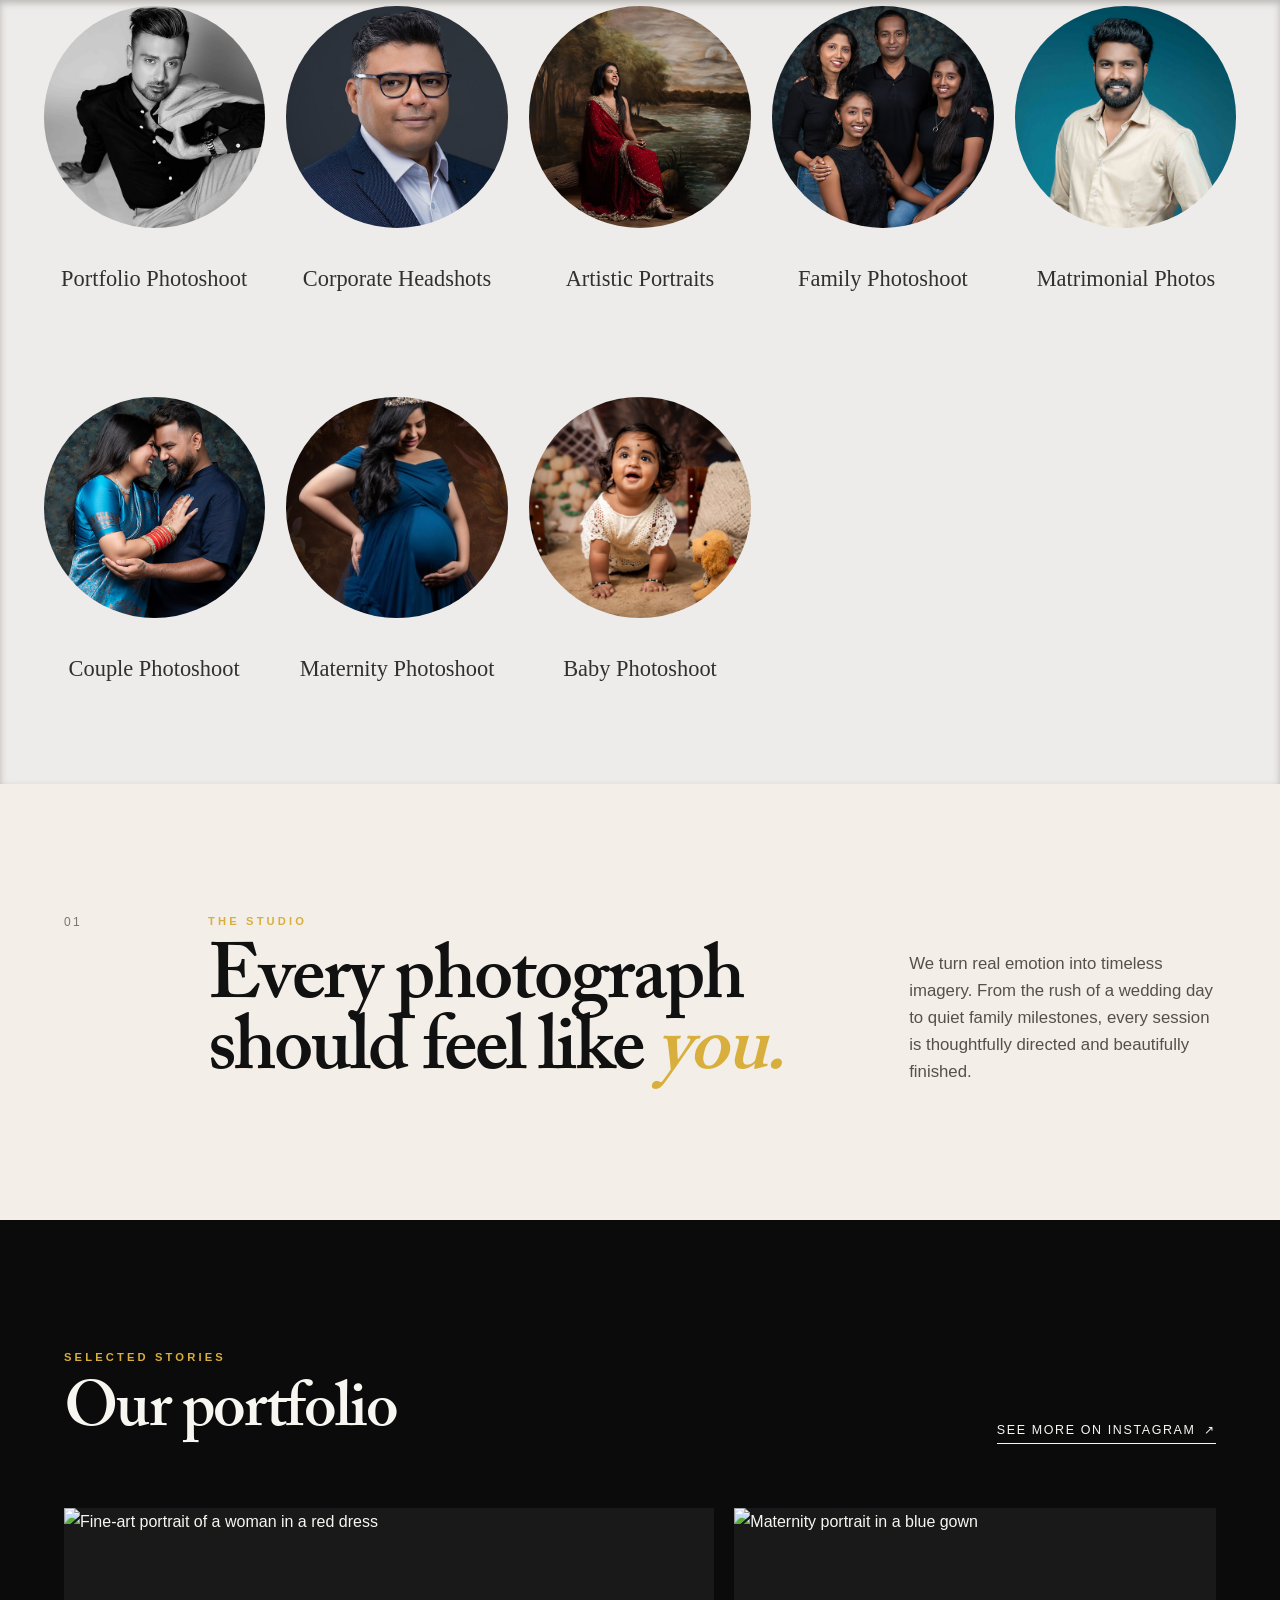
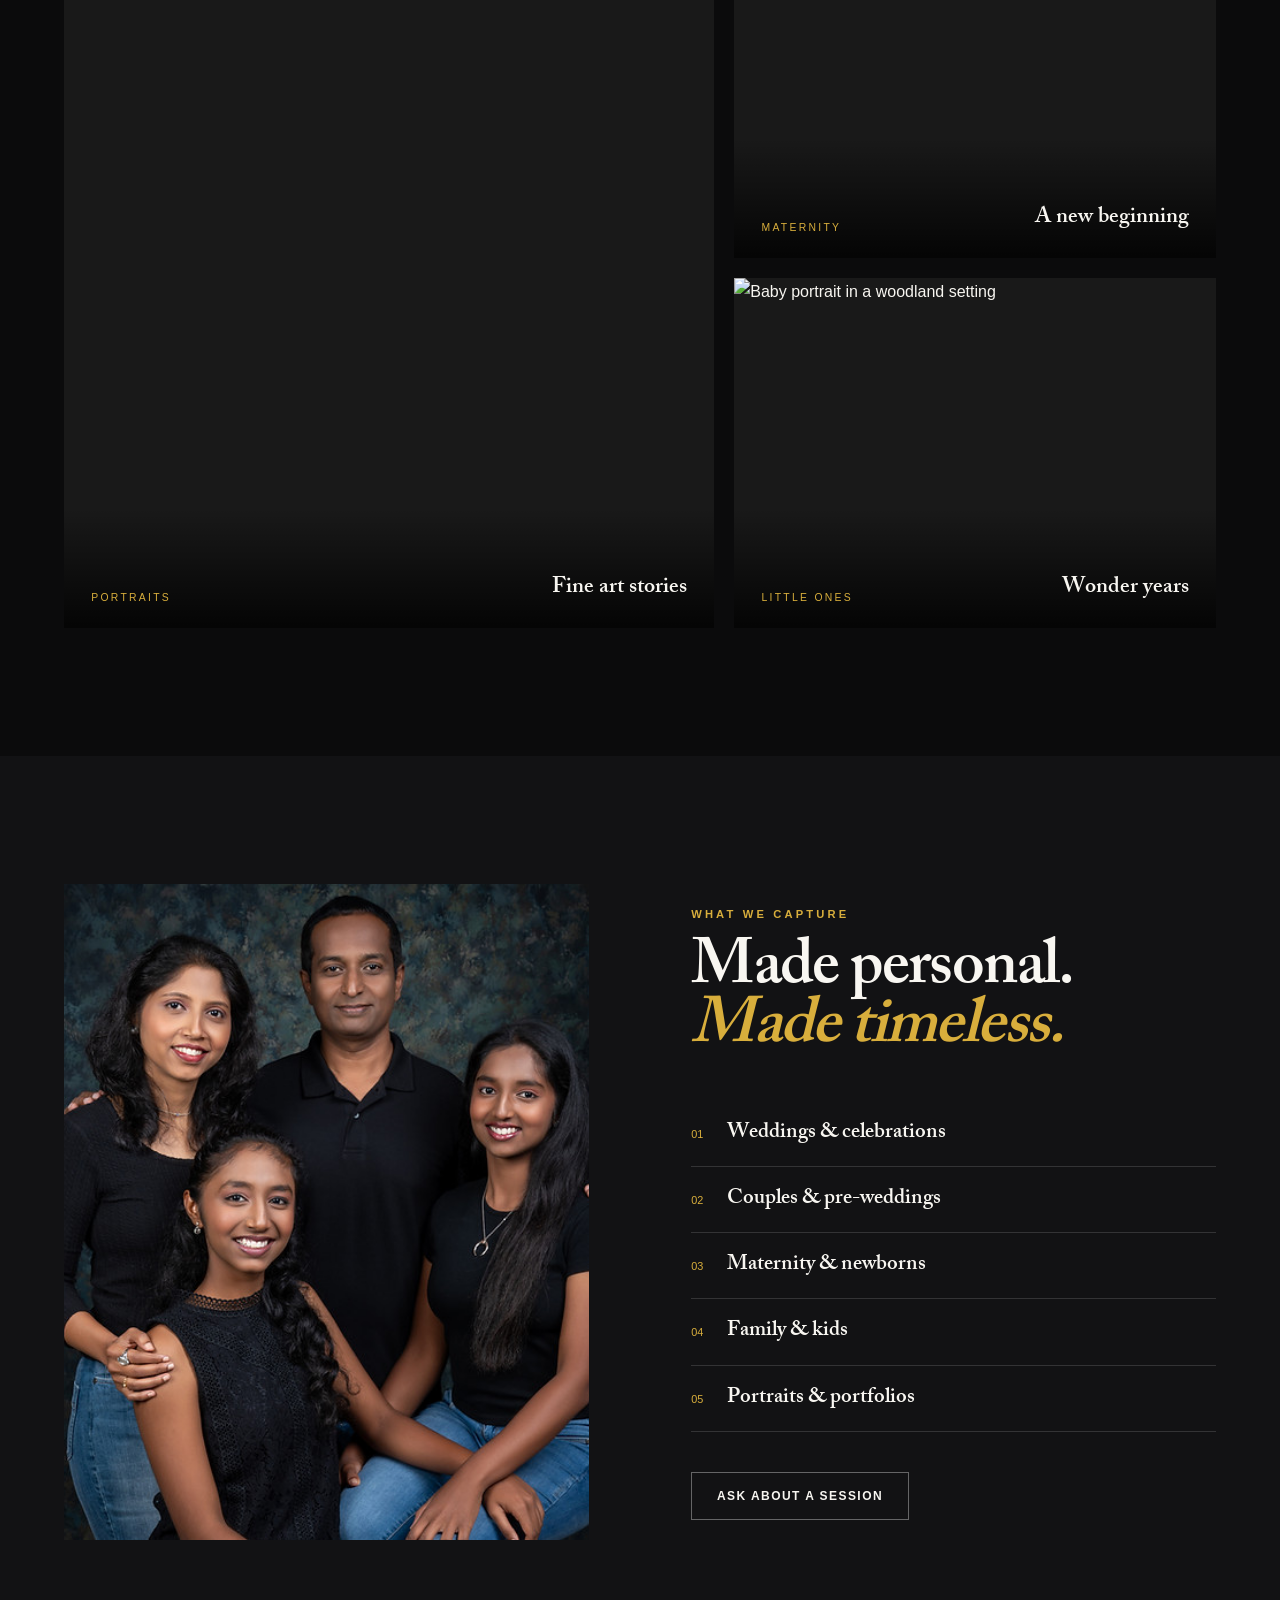
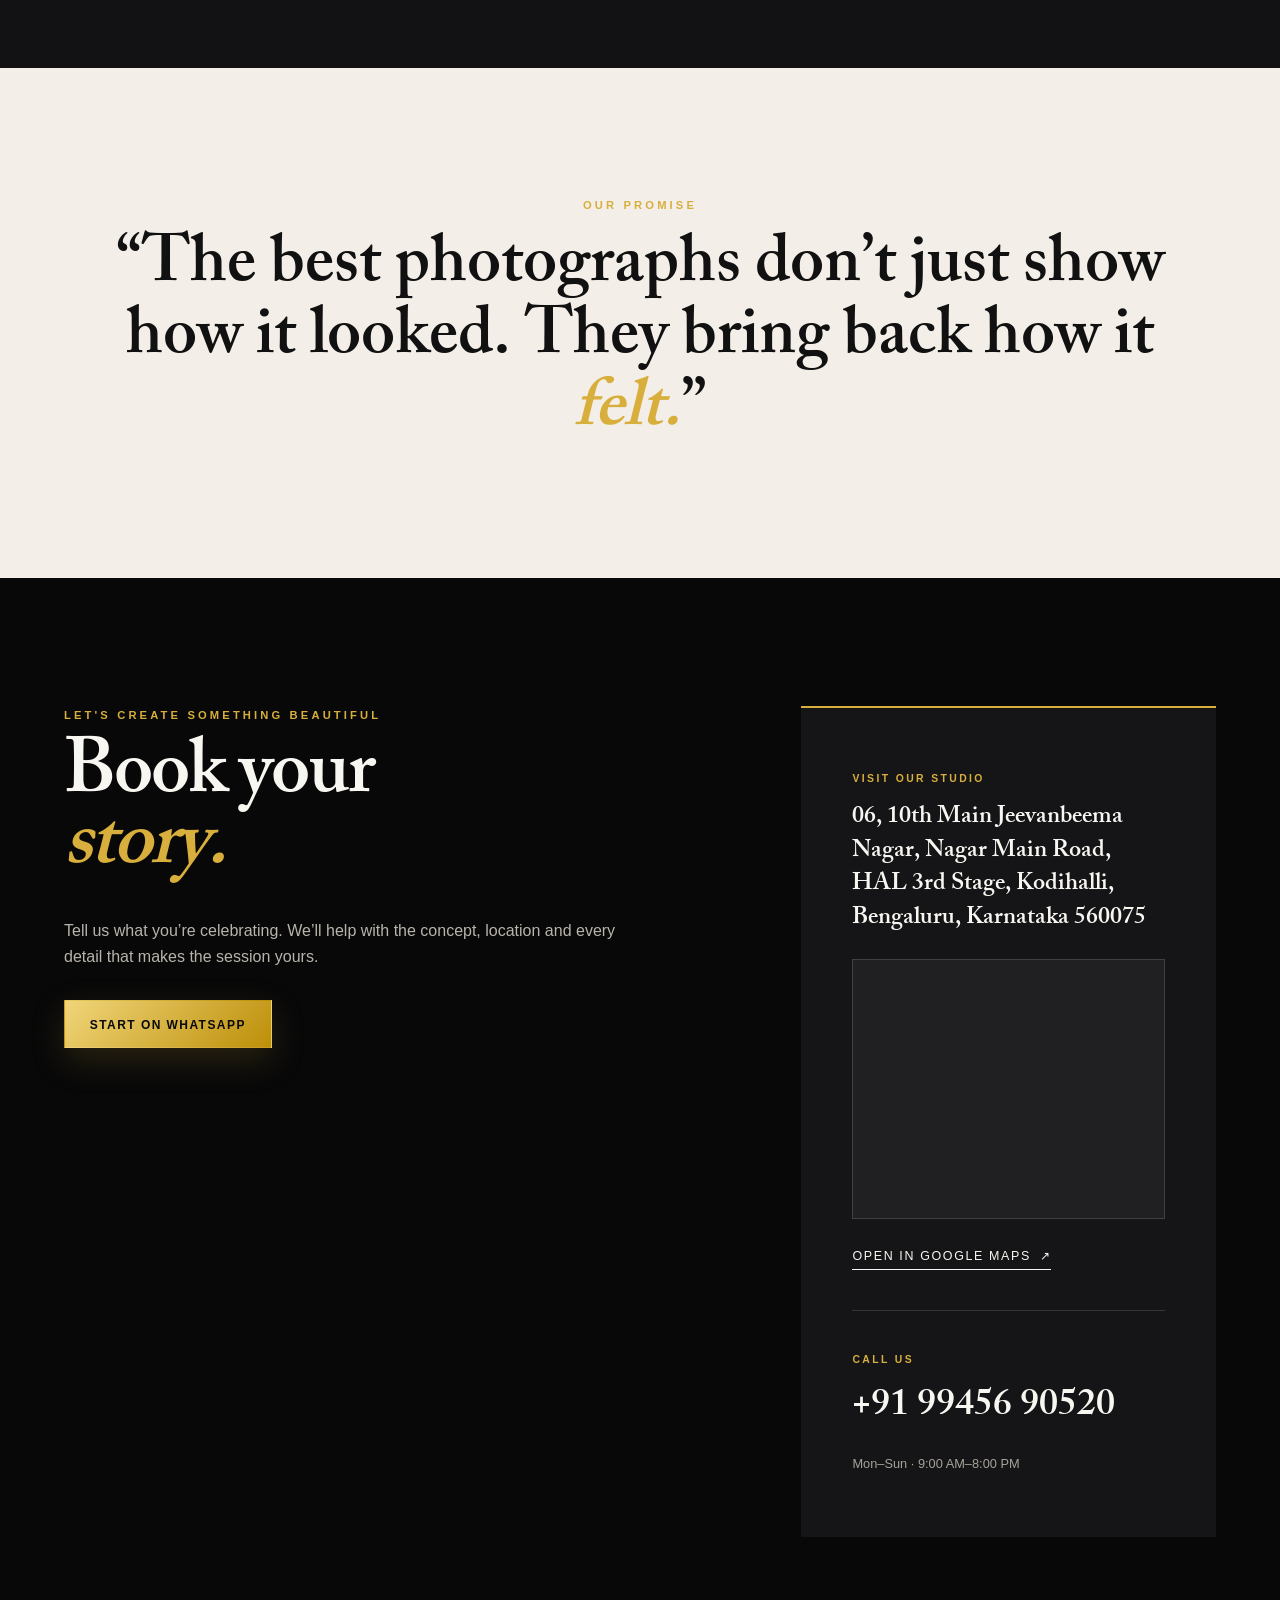
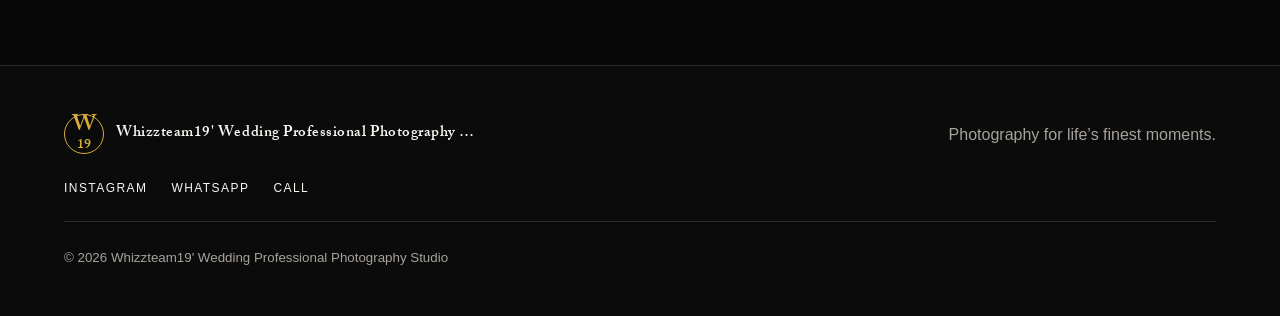
==== commit 2468469e: "Add studio Google Maps integration" ====
--- a/index.html
+++ b/index.html
@@ -140,7 +140,10 @@
       <div class="contact-card reveal">
         <p class="contact-label">Visit our studio</p>
         <address class="js-address">06, 10th Main Jeevanbeema Nagar, Nagar Main Road, HAL 3rd Stage, Kodihalli, Bengaluru, Karnataka 560075</address>
-        <a class="js-map text-link" href="#">Open in Google Maps <span>↗</span></a>
+        <div class="map-embed">
+          <iframe class="js-map-embed" src="https://www.google.com/maps?q=12.9686083,77.6489191&amp;z=17&amp;output=embed" title="Map showing Whizzteam19 photography studio" loading="lazy" referrerpolicy="no-referrer-when-downgrade" allowfullscreen></iframe>
+        </div>
+        <a class="js-map text-link" href="https://maps.app.goo.gl/yWDoCzXMBJCitfST9" target="_blank" rel="noopener">Open in Google Maps <span>↗</span></a>
         <hr>
         <p class="contact-label">Call us</p>
         <a class="phone js-phone-link" href="tel:+919945690520"><span class="js-phone">+91 99456 90520</span></a>
--- a/css/site.css
+++ b/css/site.css
@@ -2,6 +2,7 @@
 :root{--ink:#0b0b0c;--paper:#f3efe8;--gold:#d8ae3c;--muted:#a7a29a;--line:rgba(255,255,255,.14);--serif:Caslon,Georgia,serif;--sans:StudioSans,Arial,sans-serif}*{box-sizing:border-box}html{scroll-behavior:smooth;scroll-padding-top:102px}body{margin:0;background:var(--ink);color:#f8f6f1;font-family:var(--sans);font-size:16px;line-height:1.6;overflow-x:hidden}a{color:inherit;text-decoration:none}img{display:block;max-width:100%;background:#191919}button{font:inherit}.skip-link{position:fixed;left:1rem;top:-5rem;z-index:999;background:#fff;color:#000;padding:.7rem 1rem}.skip-link:focus{top:1rem}.offer-bar{height:36px;display:grid;place-items:center;background:#050505;border-top:1px solid #38352a;border-bottom:1px solid #38352a;text-align:center;font-weight:700;font-size:clamp(.68rem,1.5vw,.86rem);letter-spacing:.02em}.site-header{height:86px;position:sticky;top:0;z-index:50;display:flex;align-items:center;gap:3rem;padding:0 clamp(1.2rem,5vw,5rem);background:rgba(11,11,12,.94);border-bottom:1px solid var(--line);backdrop-filter:blur(14px)}.brand{display:flex;align-items:center;gap:.75rem;min-width:0}.brand-mark{width:48px;height:48px;border:1px solid var(--gold);border-radius:50%;display:grid;place-items:center;color:var(--gold);font-family:var(--serif);font-size:1.45rem;line-height:1;flex:0 0 auto}.brand-mark span{font-size:.62em}.brand>span:last-child{display:flex;flex-direction:column}.brand strong{max-width:265px;overflow:hidden;text-overflow:ellipsis;white-space:nowrap;font-family:var(--serif);font-size:.95rem;letter-spacing:.035em}.brand small{color:var(--muted);font-size:.6rem;letter-spacing:.2em;text-transform:uppercase}.site-header nav{display:flex;gap:clamp(1.2rem,2.5vw,2.5rem);margin-left:auto}.site-header nav a,.text-link{font-size:.78rem;letter-spacing:.13em;text-transform:uppercase}.site-header nav a{position:relative}.site-header nav a:after{content:"";position:absolute;left:0;right:100%;bottom:-7px;height:1px;background:var(--gold);transition:right .25s}.site-header nav a:hover:after{right:0}.button{min-height:48px;display:inline-flex;align-items:center;justify-content:center;gap:.7rem;padding:.8rem 1.55rem;border:1px solid transparent;font-weight:800;letter-spacing:.12em;text-transform:uppercase;font-size:.75rem;transition:transform .2s,background .2s,color .2s}.button:hover{transform:translateY(-2px)}.button-gold{background:linear-gradient(135deg,#f0d579,#bd8f09);color:#090909;box-shadow:0 12px 35px rgba(216,174,60,.17)}.button-outline{border-color:rgba(255,255,255,.35)}.button-outline:hover{background:#fff;color:#111}.button svg{width:19px;height:19px;fill:none;stroke:currentColor;stroke-width:2}.menu-button{display:none;background:none;border:0;color:white}.hero{height:calc(100svh - 122px);min-height:650px;position:relative;display:flex;align-items:center;overflow:hidden}.hero-image{position:absolute;inset:0;width:100%;height:100%;object-fit:cover;object-position:center 34%;filter:saturate(.8) contrast(1.05)}.hero-shade{position:absolute;inset:0;background:linear-gradient(90deg,rgba(4,4,5,.94) 0%,rgba(4,4,5,.62) 43%,rgba(4,4,5,.1) 74%),linear-gradient(0deg,rgba(4,4,5,.65),transparent 42%)}.hero-content{position:relative;z-index:2;width:min(92%,1280px);margin:auto;padding-top:3rem}.eyebrow{margin:0 0 1.25rem;color:var(--gold);font-weight:800;font-size:.7rem;letter-spacing:.28em;text-transform:uppercase}.hero h1,.section h2{font-family:var(--serif);font-weight:400;line-height:.92;letter-spacing:-.025em}.hero h1{max-width:850px;margin:0;font-size:clamp(4rem,8.8vw,8rem)}em{color:var(--gold);font-weight:400}.hero-copy{max-width:560px;margin:1.8rem 0 2.2rem;color:#dedad2;font-size:clamp(1rem,1.6vw,1.2rem)}.hero-actions{display:flex;align-items:center;gap:2rem}.text-link{display:inline-flex;gap:.55rem;align-items:center;border-bottom:1px solid currentColor;padding-bottom:.25rem}.scroll-cue{position:absolute;z-index:2;right:4vw;bottom:2.5rem;display:flex;align-items:center;gap:1rem;color:#d7d2c8;font-size:.68rem;letter-spacing:.18em;text-transform:uppercase}.scroll-cue b{width:42px;height:42px;border:1px solid rgba(255,255,255,.4);border-radius:50%;display:grid;place-items:center}.section{padding:clamp(5rem,10vw,9rem) max(5vw,calc((100vw - 1280px)/2));}.intro{display:grid;grid-template-columns:80px minmax(300px,1.35fr) minmax(300px,.65fr);gap:clamp(2rem,5vw,6rem);align-items:end;background:var(--paper);color:#111}.section-number{align-self:start;color:#7b756c;font-size:.75rem;letter-spacing:.2em}.section h2{font-size:clamp(3rem,6vw,6rem);margin:0}.intro-text{color:#55504a;margin:0 0 .5rem;font-size:1.05rem}.section-heading{display:flex;align-items:end;justify-content:space-between;margin-bottom:4rem}.section-heading h2{font-size:clamp(3rem,5vw,5rem)}.gallery{display:grid;grid-template-columns:1.35fr 1fr;gap:1.25rem}.gallery figure{margin:0;position:relative;min-height:350px;overflow:hidden}.gallery-large{grid-row:span 2}.gallery img{width:100%;height:100%;object-fit:cover;position:absolute;inset:0;transition:transform .8s}.gallery figure:hover img{transform:scale(1.035)}.gallery figcaption{position:absolute;left:0;right:0;bottom:0;padding:4rem 1.7rem 1.4rem;background:linear-gradient(transparent,rgba(0,0,0,.82));display:flex;justify-content:space-between;align-items:end}.gallery figcaption span{font-size:.65rem;letter-spacing:.22em;text-transform:uppercase;color:var(--gold)}.gallery figcaption b{font-family:var(--serif);font-size:1.35rem}.services{background:#121214;display:grid;grid-template-columns:1fr 1fr;gap:clamp(3rem,8vw,8rem);align-items:center}.service-photo{aspect-ratio:4/5;overflow:hidden}.service-photo img{width:100%;height:100%;object-fit:cover}.service-list h2{font-size:clamp(3rem,5vw,5.4rem)}.service-list ol{list-style:none;padding:0;margin:2.5rem 0}.service-list li{display:flex;gap:1.5rem;align-items:center;padding:1rem 0;border-bottom:1px solid var(--line)}.service-list li span{color:var(--gold);font-size:.68rem}.service-list li b{font-family:var(--serif);font-weight:400;font-size:1.3rem}.quote{text-align:center;background:var(--paper);color:#111}.quote blockquote{max-width:1050px;margin:1rem auto 0;font-family:var(--serif);font-size:clamp(2.5rem,5.2vw,5.5rem);line-height:1.08}.contact{display:grid;grid-template-columns:1.2fr .8fr;gap:clamp(3rem,9vw,9rem);background:#080809}.contact-copy>p:not(.eyebrow){max-width:570px;color:#b9b4ab;margin:2rem 0}.contact-card{background:#151517;padding:clamp(2rem,4vw,4rem);border-top:2px solid var(--gold)}.contact-label{color:var(--gold);font-size:.65rem;font-weight:bold;letter-spacing:.23em;text-transform:uppercase}.contact-card address{font-style:normal;font-family:var(--serif);font-size:1.5rem;line-height:1.4;margin:1rem 0 1.4rem}.contact-card hr{border:0;border-top:1px solid var(--line);margin:2.5rem 0}.phone{font-family:var(--serif);font-size:clamp(1.6rem,3vw,2.5rem)}.hours{color:var(--muted);font-size:.8rem}footer{padding:3rem max(5vw,calc((100vw - 1280px)/2));display:grid;grid-template-columns:1fr auto;gap:1.5rem;align-items:center;border-top:1px solid var(--line)}.footer-brand .brand-mark{width:40px;height:40px}.footer-brand strong{font-family:var(--serif);max-width:360px}footer p,footer small{color:var(--muted);margin:0}footer>div{display:flex;gap:1.5rem;font-size:.75rem;text-transform:uppercase;letter-spacing:.12em}footer small{grid-column:1/-1;border-top:1px solid var(--line);padding-top:1.5rem}.floating-actions{position:fixed;z-index:60;right:clamp(1rem,2.2vw,2rem);bottom:clamp(1rem,2.2vw,2rem);display:grid;gap:.75rem}.floating-actions a{width:56px;height:56px;border-radius:50%;display:grid;place-items:center;box-shadow:0 8px 25px rgba(0,0,0,.35)}.floating-actions svg{width:27px;height:27px;fill:none;stroke:currentColor;stroke-width:1.8;stroke-linecap:round;stroke-linejoin:round}.float-whatsapp{background:#21cd69}.float-call{background:var(--gold);color:#111}.reveal{opacity:0;transform:translateY(24px);transition:opacity .7s ease,transform .7s ease}.reveal.visible{opacity:1;transform:none}
 @media(max-width:900px){.site-header{height:74px;padding:0 1rem}.site-header>.button{display:none}.brand strong{max-width:220px}.menu-button{margin-left:auto;width:44px;height:44px;display:grid;place-content:center;gap:5px;position:relative}.menu-button span{display:block;width:24px;height:1px;background:#fff}.menu-button b{position:absolute;width:1px;height:1px;overflow:hidden}.site-header nav{position:absolute;left:0;right:0;top:74px;background:#111;display:grid;gap:0;padding:1rem 1.25rem;border-bottom:1px solid var(--line);transform:translateY(-130%);opacity:0;transition:.25s;z-index:-1}.site-header nav.open{transform:none;opacity:1}.site-header nav a{padding:.8rem}.hero{height:calc(100svh - 110px);min-height:620px}.hero-image{object-position:62% center}.hero-shade{background:linear-gradient(90deg,rgba(4,4,5,.93),rgba(4,4,5,.28)),linear-gradient(0deg,rgba(4,4,5,.8),transparent)}.intro{grid-template-columns:1fr}.section-number{display:none}.gallery{grid-template-columns:1fr 1fr}.gallery-large{grid-column:1/-1;grid-row:auto;min-height:570px}.services,.contact{grid-template-columns:1fr}.service-photo{max-height:650px}.contact-card{max-width:640px}footer{grid-template-columns:1fr}footer small{grid-column:auto}}
 @media(max-width:600px){.offer-bar{height:34px;padding:0 .5rem}.brand-mark{width:42px;height:42px}.brand strong{max-width:205px;font-size:.78rem}.brand small{font-size:.52rem}.hero{min-height:610px}.hero-content{padding:0 1rem}.hero h1{font-size:clamp(3.4rem,17vw,5.1rem)}.hero-copy{font-size:.95rem}.hero-actions{align-items:flex-start;flex-direction:column;gap:1.2rem}.scroll-cue{display:none}.section{padding:5rem 1.2rem}.intro{gap:1.5rem}.intro h2{font-size:3.3rem}.section-heading{align-items:start;flex-direction:column;gap:1.2rem;margin-bottom:2rem}.gallery{grid-template-columns:1fr}.gallery-large{grid-column:auto;min-height:460px}.gallery figure{min-height:430px}.gallery figcaption{align-items:start;flex-direction:column}.services{gap:2.5rem}.service-photo{aspect-ratio:1/1}.quote blockquote{font-size:2.6rem}.contact-copy h2{font-size:4.1rem}footer>div{flex-wrap:wrap}.floating-actions a{width:52px;height:52px}}
+.map-embed{height:260px;margin:0 0 1.4rem;overflow:hidden;border:1px solid var(--line);background:#202023}.map-embed iframe{display:block;width:100%;height:100%;border:0}
 @media(prefers-reduced-motion:reduce){html{scroll-behavior:auto}.reveal{opacity:1;transform:none;transition:none}.gallery img,.button{transition:none}}
 
 /* Circular portfolio hero, modelled on the original Vistoriz category layout. */
@@ -22,9 +23,16 @@
 
 /* Local category portfolio page. */
 .portfolio-page{background:var(--paper);color:#161616}
-.portfolio-page-hero{text-align:center;padding:clamp(5rem,8vw,8rem) 1.2rem}
-.portfolio-page-hero h1{font-family:var(--serif);font-weight:400;font-size:clamp(4rem,8vw,8rem);line-height:.95;margin:0}
-.portfolio-page-hero p:last-child{color:#68625b}
+/* Vistoriz-style circular category hero — 5 across, 3 below */
+.portfolio-circles-hero{background:#eeecea;padding:clamp(2rem,4vw,3.5rem) clamp(1.2rem,4vw,4rem) clamp(2.5rem,5vw,5rem);overflow:visible}
+.portfolio-circles-hero h1{display:none}
+.portfolio-circles-grid{display:grid;grid-template-columns:repeat(5,minmax(0,1fr));gap:clamp(2.5rem,5vw,5rem) clamp(.8rem,1.7vw,1.7rem);align-items:start}
+.pf-circle{display:block;text-align:center;text-decoration:none;color:#30302e}
+.pf-circle>span{display:block;width:100%;aspect-ratio:1;border-radius:50%;overflow:hidden;background:#d8d5d1}
+.pf-circle img{width:100%;height:100%;object-fit:cover;transition:transform .55s ease,filter .4s ease}
+.pf-circle:hover img,.pf-circle:focus-visible img{transform:scale(1.07);filter:saturate(1.08)}
+.pf-circle:focus-visible{outline:2px solid #6b245f;outline-offset:8px;border-radius:4px}
+.pf-circle strong{display:block;margin-top:clamp(.6rem,1.5vw,1.5rem);font-family:PlayfairDisplay,Georgia,serif;font-weight:400;font-size:clamp(.9rem,1.4vw,1.35rem);line-height:1.15;white-space:nowrap}
 .category-tabs{position:sticky;top:86px;z-index:40;display:flex;justify-content:center;gap:.45rem;padding:1rem max(1rem,calc((100vw - 1280px)/2));background:rgba(243,239,232,.96);border-top:1px solid #d7d1c7;border-bottom:1px solid #d7d1c7;overflow-x:auto;scrollbar-width:none;backdrop-filter:blur(12px)}
 .category-tabs::-webkit-scrollbar{display:none}
 .category-tabs a{flex:0 0 auto;padding:.65rem 1rem;border:1px solid #c9c1b6;border-radius:99px;color:#4c4741;font-size:.68rem;font-weight:800;letter-spacing:.12em;text-transform:uppercase;transition:.2s}
@@ -60,6 +68,8 @@
   .portfolio-circles{grid-template-columns:repeat(3,minmax(0,1fr))}
   .portfolio-circle strong{white-space:normal}
   .portfolio-circle:nth-child(n+6),.portfolio-circle.reveal:nth-child(n+6),.portfolio-circle.reveal.visible:nth-child(n+6){transform:none}
+  .portfolio-circles-grid{grid-template-columns:repeat(3,minmax(0,1fr))}
+  .pf-circle strong{white-space:normal}
 }
 @media(max-width:600px){
   .portfolio-hero{min-height:0;padding:1.2rem 1rem 5rem}
@@ -67,6 +77,9 @@
   .portfolio-heading h1{font-size:3.4rem}
   .portfolio-circles{grid-template-columns:repeat(2,minmax(0,1fr));gap:2.2rem .9rem}
   .portfolio-circle strong{font-size:1.05rem;margin-top:.8rem;white-space:normal}
+  .portfolio-circles-hero{padding:1.2rem 1rem 2rem}
+  .portfolio-circles-grid{grid-template-columns:repeat(2,minmax(0,1fr));gap:1.8rem .8rem}
+  .pf-circle strong{font-size:.92rem;margin-top:.5rem;white-space:normal}
   .portfolio-category-head{align-items:start;flex-direction:column}
   .portfolio-photo-grid{grid-template-columns:1fr 1fr}
   .portfolio-photo-grid figure:nth-child(3){grid-column:1/-1;aspect-ratio:1.4}
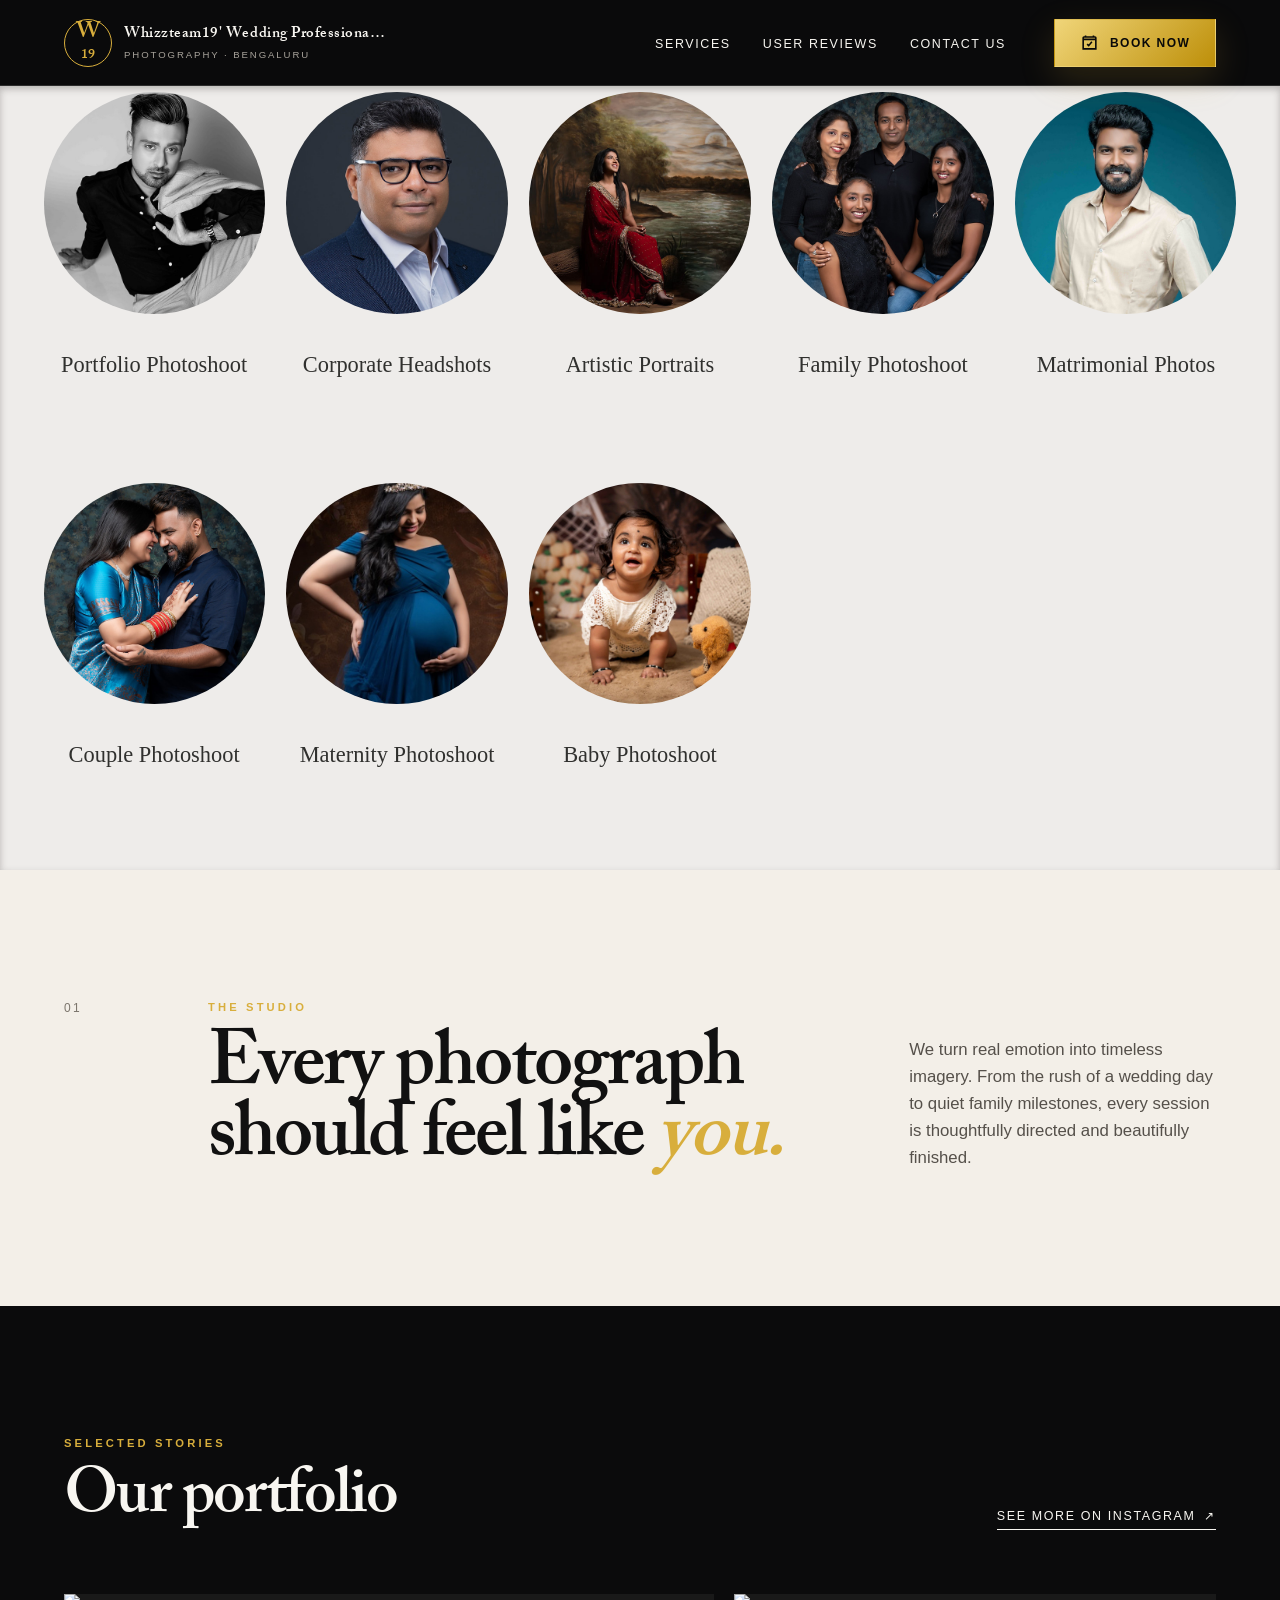
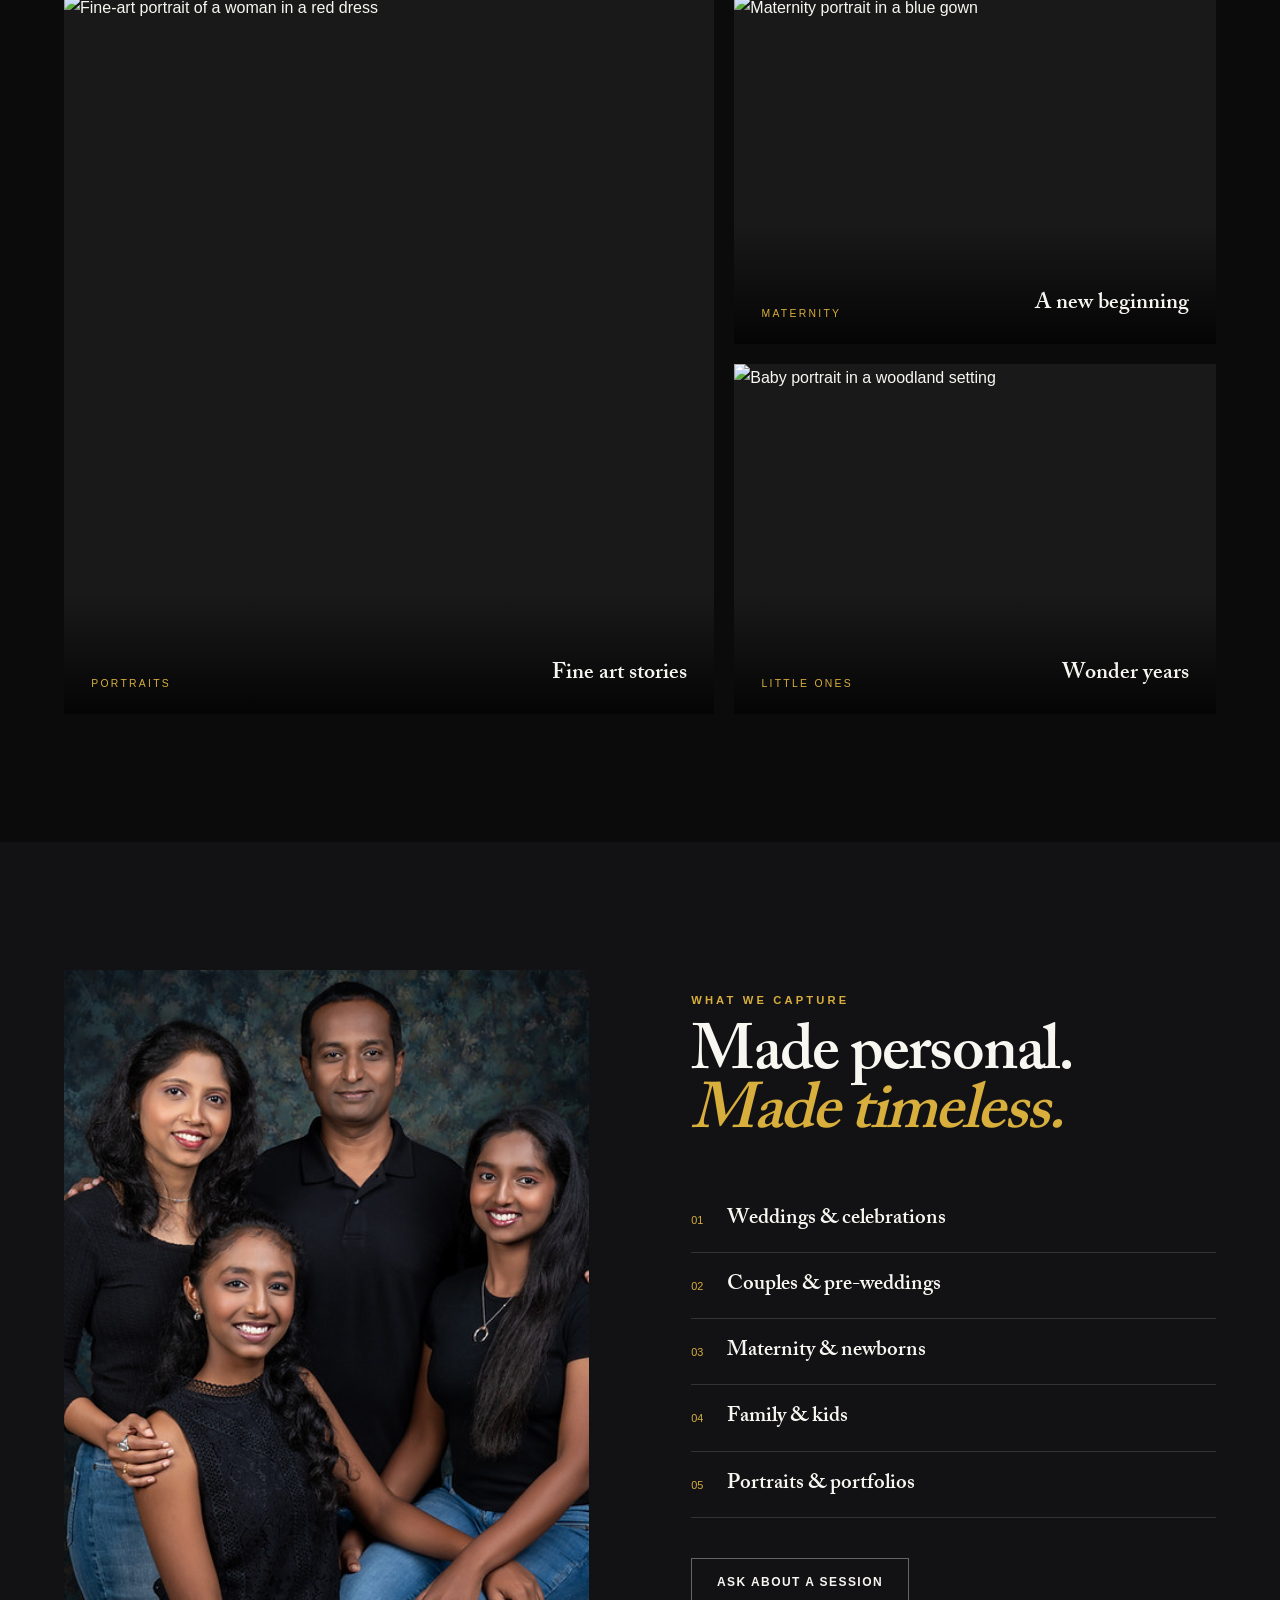
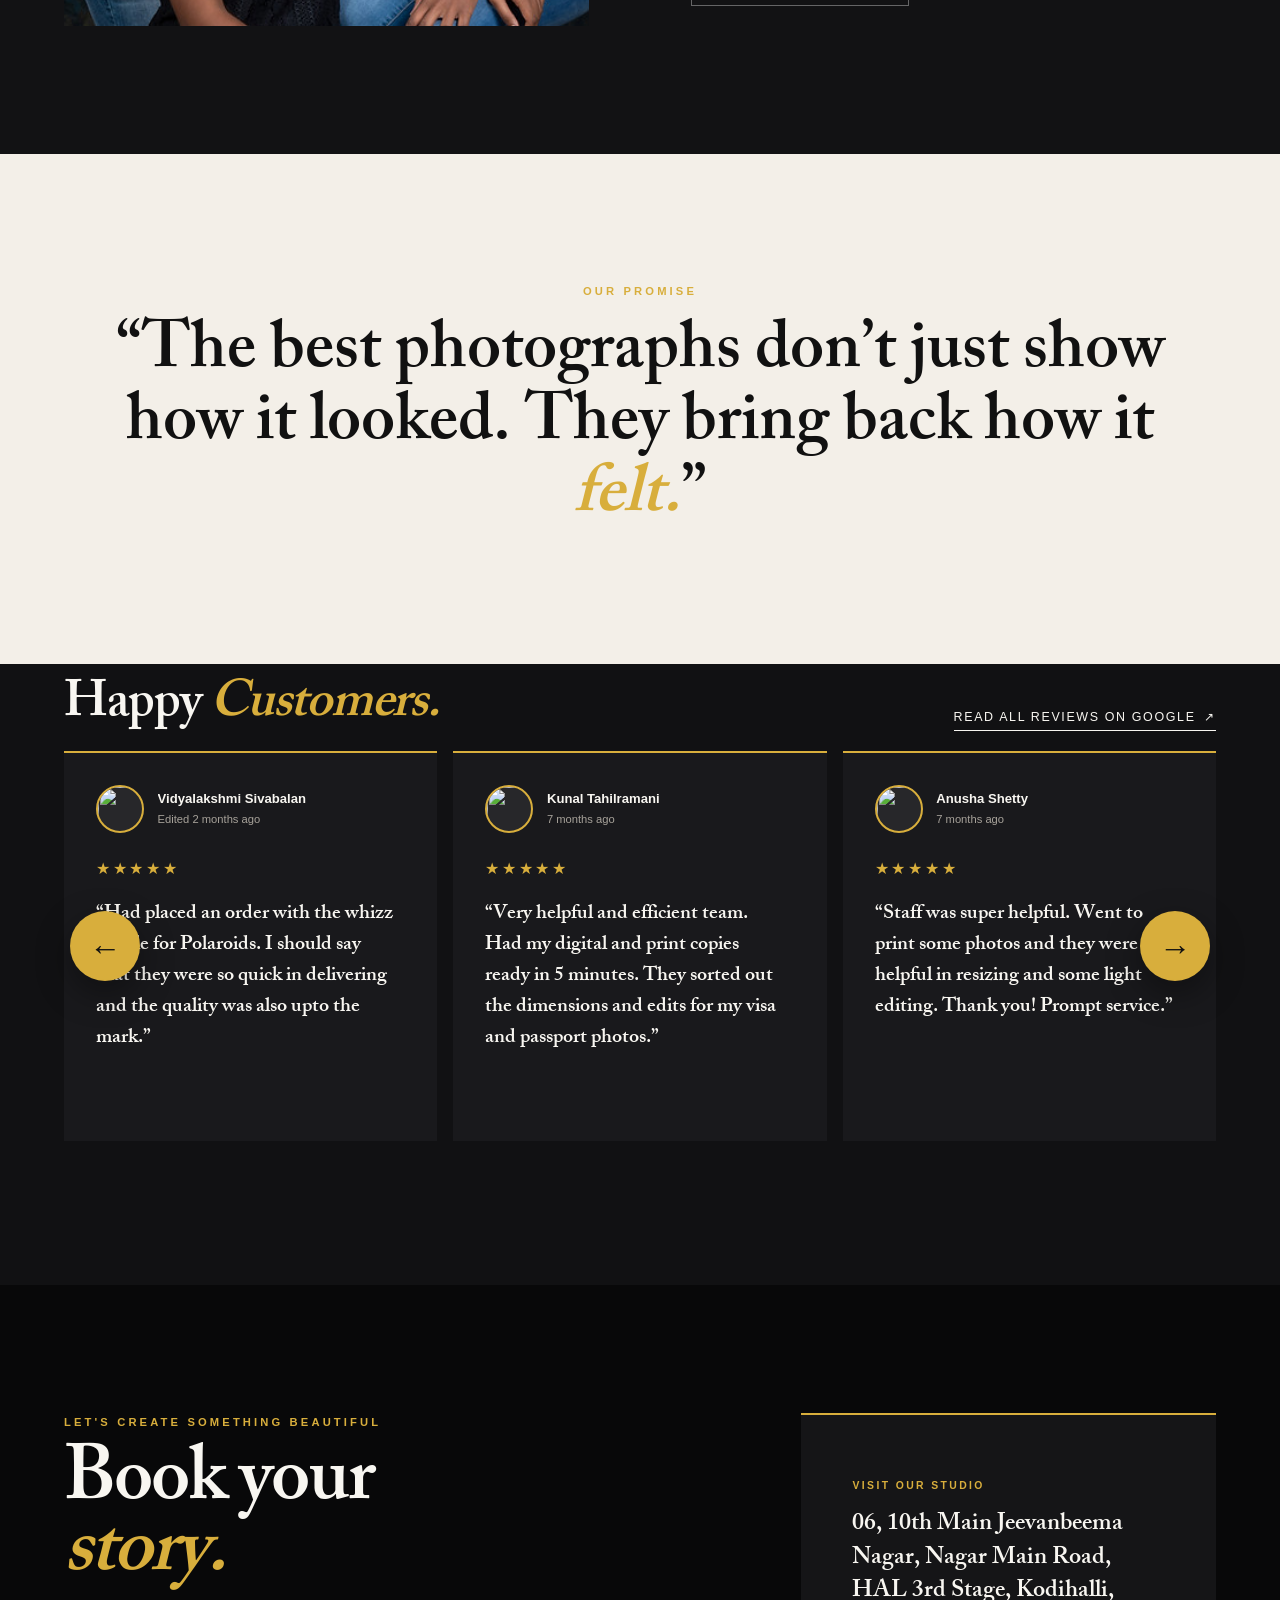
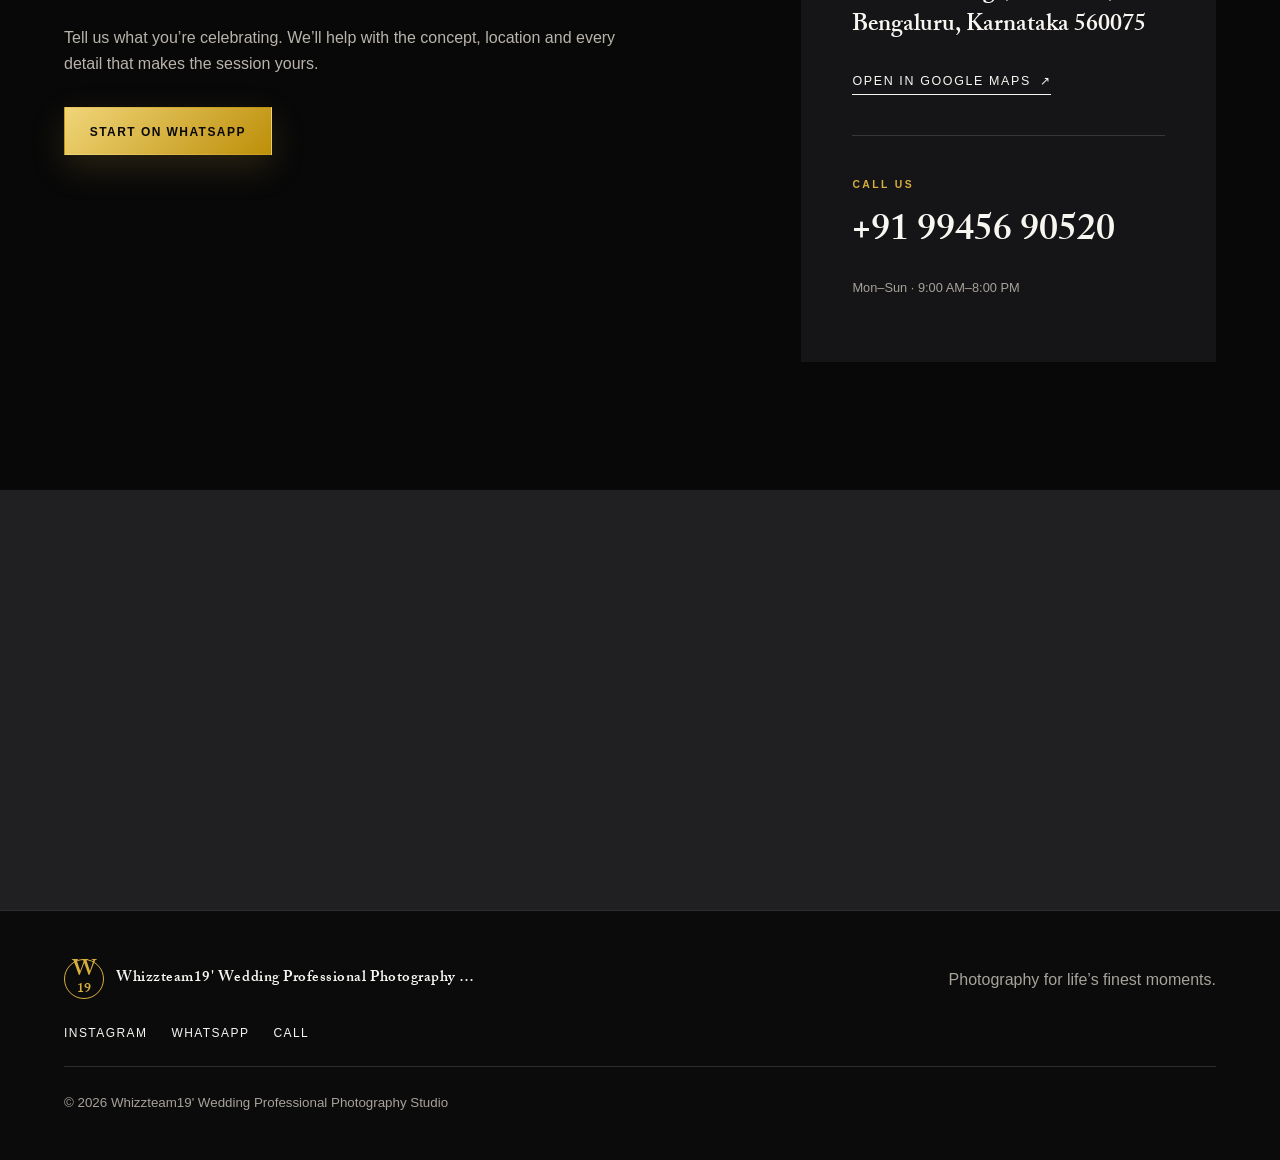
==== commit fe5f42bf: "Add complete customer reviews carousel" ====
--- a/index.html
+++ b/index.html
@@ -8,9 +8,9 @@
   <title>Whizzteam19' Wedding Professional Photography Studio</title>
   <link rel="preload" href="fonts/adobe-caslon-w01-smbd.woff2" as="font" type="font/woff2" crossorigin>
   <link rel="preload" href="images/modelling photoshoot bangalore_1.jpg" as="image" fetchpriority="high">
-  <link rel="stylesheet" href="css/site.css">
+  <link rel="stylesheet" href="css/site.css?v=20260928-9">
   <script src="site-config.js"></script>
-  <script src="js/site.js" defer></script>
+  <script src="js/site.js?v=3" defer></script>
 </head>
 <body class="home-page">
   <a class="skip-link" href="#main">Skip to content</a>
@@ -28,10 +28,9 @@
       <span></span><span></span><span></span><b>Menu</b>
     </button>
     <nav id="main-menu" aria-label="Main navigation">
-      <a href="#work">Work</a>
       <a href="#services">Services</a>
-      <a href="#studio">Studio</a>
-      <a href="#contact">Contact</a>
+      <a href="#reviews">User Reviews</a>
+      <a href="#contact">Contact Us</a>
     </nav>
     <a class="button button-gold js-whatsapp" href="https://web.whatsapp.com/send?phone=919945690520&amp;text=Hello%2C%20I%20would%20like%20to%20book%20a%20photography%20session.&amp;type=phone_number&amp;app_absent=0" target="_blank" rel="noopener">
       <svg aria-hidden="true" viewBox="0 0 24 24"><path d="M7 3v2m10-2v2M5 8h14M5 5h14a1 1 0 0 1 1 1v14H4V6a1 1 0 0 1 1-1Zm4 9 2 2 4-5"/></svg>
@@ -130,6 +129,71 @@
       <blockquote>“The best photographs don’t just show how it looked. They bring back how it <em>felt.</em>”</blockquote>
     </section>
 
+    <section class="reviews-section section" id="reviews">
+      <div class="reviews-heading reveal">
+        <div><h2>Happy <em>Customers.</em></h2></div>
+        <div class="testimonial-actions">
+          <a class="text-link" href="https://www.google.com/maps/search/?api=1&amp;query=Whizzteam19+wedding+professional+photography+studio+Jeevanbeema+Nagar+Bengaluru" target="_blank" rel="noopener">Read all reviews on Google <span>↗</span></a>
+        </div>
+      </div>
+      <div class="testimonial-carousel">
+        <button class="testimonial-arrow testimonial-prev" type="button" data-testimonial-direction="prev" aria-label="Previous testimonial">←</button>
+        <div class="reviews-grid" data-testimonial-track tabindex="0" aria-label="Client testimonials">
+          <article class="review-card reveal"><header class="review-author"><img src="https://lh3.googleusercontent.com/a-/ALV-UjXS8zXgOwhhvOz6TzYuKVT-QpVT8lOmW2BtWEwUfiXgMWgO78J2=w36-h36-p-rp-mo-br100" alt="" loading="lazy" referrerpolicy="no-referrer"><div><strong>Vidyalakshmi Sivabalan</strong><span>Edited 2 months ago</span></div></header><div class="review-stars" aria-label="5 out of 5 stars">★★★★★</div><blockquote>“Had placed an order with the whizz people for Polaroids. I should say that they were so quick in delivering and the quality was also upto the mark.”</blockquote></article>
+          <article class="review-card reveal"><header class="review-author"><img src="https://lh3.googleusercontent.com/a-/ALV-UjVbf9YLITuDHG2UkCi-3cj6GAwPuTTJOTtGoo-BVaueIiFar01Ijg=w36-h36-p-rp-mo-ba12-br100" alt="" loading="lazy" referrerpolicy="no-referrer"><div><strong>Kunal Tahilramani</strong><span>7 months ago</span></div></header><div class="review-stars" aria-label="5 out of 5 stars">★★★★★</div><blockquote>“Very helpful and efficient team. Had my digital and print copies ready in 5 minutes. They sorted out the dimensions and edits for my visa and passport photos.”</blockquote></article>
+          <article class="review-card reveal"><header class="review-author"><img src="https://lh3.googleusercontent.com/a-/ALV-UjU1LjiYOPDUWbdbomRNRObMQxtKvqp74iUKDKv-pw7DSUG94Nqi=w36-h36-p-rp-mo-ba12-br100" alt="" loading="lazy" referrerpolicy="no-referrer"><div><strong>Anusha Shetty</strong><span>7 months ago</span></div></header><div class="review-stars" aria-label="5 out of 5 stars">★★★★★</div><blockquote>“Staff was super helpful. Went to print some photos and they were helpful in resizing and some light editing. Thank you! Prompt service.”</blockquote></article>
+          <article class="review-card reveal"><header class="review-author"><img src="https://lh3.googleusercontent.com/a/ACg8ocIr53PaSKb_mqZYbFi8PUeUGhG8i4Jxf42USgkPqb2_mZO7SQ=w36-h36-p-rp-mo-br100" alt="" loading="lazy" referrerpolicy="no-referrer"><div><strong>Shrikanth sankun</strong><span>7 months ago</span></div></header><div class="review-stars" aria-label="5 out of 5 stars">★★★★★</div><blockquote>“I got my photo frame here is his very professional photo editor super and I'm full happy and  good Quality print  . His editor name is sathish”</blockquote></article>
+          <article class="review-card reveal"><header class="review-author"><img src="https://lh3.googleusercontent.com/a/ACg8ocIDCbfhuD5UfR3fx3QDjTS1A7EOKfPLLEWdj7suDfxiiAbkTg=w36-h36-p-rp-mo-br100" alt="" loading="lazy" referrerpolicy="no-referrer"><div><strong>Shobha Devi</strong><span>7 months ago</span></div></header><div class="review-stars" aria-label="5 out of 5 stars">★★★★★</div><blockquote>“Really satisfied with the photos provided by the authority. The photos were also really good looking. And Friend help from many, he was really friendly and handle really good. Thank you for your wonderful work.”</blockquote></article>
+          <article class="review-card reveal"><header class="review-author"><img src="https://lh3.googleusercontent.com/a/ACg8ocJm7IIsRjmHq4q_N5sRt_KarjRFLHgDU9xQcuDjM83P41uyXw=w36-h36-p-rp-mo-br100" alt="" loading="lazy" referrerpolicy="no-referrer"><div><strong>Bhuvanesh.G Bhuvan</strong><span>6 months ago</span></div></header><div class="review-stars" aria-label="5 out of 5 stars">★★★★★</div><blockquote>“Extraordinary photo studio and very good person are there they were very helpful thankyou once again 💯💯💯💯💯 …”</blockquote></article>
+          <article class="review-card reveal"><header class="review-author"><img src="https://lh3.googleusercontent.com/a/ACg8ocI6qTYEoUVXoCV0BlMOkueaMgbyT_tUnZOSZPf1hhCgh9s0=w36-h36-p-rp-mo-br100" alt="" loading="lazy" referrerpolicy="no-referrer"><div><strong>Damian Francis</strong><span>7 months ago</span></div></header><div class="review-stars" aria-label="5 out of 5 stars">★★★★★</div><blockquote>“Wonderful place to get your gifts done 🎁 The team is genuinely kind, and the customer experience is simply outstanding 👍 Their work is highly professional, and what truly sets them apart is their integrity — if there’s any issue with the product, they replace it instantly without excuses or delays. I’ve had bad experiences at other places where they try to force you to accept a defective piece, claiming they don’t have another product. But not here — they value customers and stand by their quality. Highly recommended for anyone who wants quality, honesty, and a stress-free experience. Once you shop here, you won’t feel like going anywhere else!”</blockquote></article>
+          <article class="review-card reveal"><header class="review-author"><img src="https://lh3.googleusercontent.com/a/ACg8ocJaEXzilbC_gYksLdfAynydFGCo7uBuKMUkHjLDu0b9U1zQ5g=w36-h36-p-rp-mo-br100" alt="" loading="lazy" referrerpolicy="no-referrer"><div><strong>Purushothaman cv</strong><span>7 months ago</span></div></header><div class="review-stars" aria-label="5 out of 5 stars">★★★★★</div><blockquote>“Whizz is now Team 19 Whizz, this studio is very well known to Bangaloreans , they are Pioneers in Photograhy and Videography for all kind of functions. Glad we chosed Team 19 Whizz their team were amazing with immense experience in Photograhy and Videography and specially Cinematic and Candis version they were too good. Pls try out their expertise you will be fully satisfied for the amount they charge. Thank a lot Team 19 Whiz”</blockquote></article>
+          <article class="review-card reveal"><header class="review-author"><img src="https://lh3.googleusercontent.com/a-/ALV-UjXvsBGIs3lSGPNo0pQIHva2SJb-UpxECcexG6jpCiNABXJTdWt3=w36-h36-p-rp-mo-ba12-br100" alt="" loading="lazy" referrerpolicy="no-referrer"><div><strong>Anoop singh Rana</strong><span>7 months ago</span></div></header><div class="review-stars" aria-label="5 out of 5 stars">★★★★★</div><blockquote>“Good and fast sarvice staff also good satish is nice guys he click my picture he is a good photographer'”</blockquote></article>
+          <article class="review-card reveal"><header class="review-author"><img src="https://lh3.googleusercontent.com/a-/ALV-UjVKr9BAINiEXScELtXvm4mavpzEWWisaYSxVhpWcmcrUyFTxZkS=w36-h36-p-rp-mo-ba12-br100" alt="" loading="lazy" referrerpolicy="no-referrer"><div><strong>Sai Teja</strong><span>7 months ago</span></div></header><div class="review-stars" aria-label="5 out of 5 stars">★★★★★</div><blockquote>“The photographer was incredibly professional and made me feel completely at ease behind the lens. The lighting and setup were top-notch, and the final edits exceeded my expectations.”</blockquote></article>
+          <article class="review-card reveal"><header class="review-author"><img src="https://lh3.googleusercontent.com/a-/ALV-UjXsyWXjzGnKzibhldhjKf0lsg6gG2CTX_AZKKfWsECcdWrxRP1A=w36-h36-p-rp-mo-br100" alt="" loading="lazy" referrerpolicy="no-referrer"><div><strong>Kaviyashre Ragupathy</strong><span>7 months ago</span></div></header><div class="review-stars" aria-label="5 out of 5 stars">★★★★★</div><blockquote>“The staff were polite, professional, and very supportive during the photo shoot. They guided us well with appropriate poses and worked efficiently. The photos were completed and delivered on time.”</blockquote></article>
+          <article class="review-card reveal"><header class="review-author"><img src="https://lh3.googleusercontent.com/a/ACg8ocKzjd31K6RdmyWMy0LaVwH-pUUKolSZdRpQtaucXQybmfIGQA=w36-h36-p-rp-mo-br100" alt="" loading="lazy" referrerpolicy="no-referrer"><div><strong>Shivu nayak</strong><span>2 months ago</span></div></header><div class="review-stars" aria-label="5 out of 5 stars">★★★★★</div><blockquote>“Amazing work go for it”</blockquote></article>
+          <article class="review-card reveal"><header class="review-author"><img src="https://lh3.googleusercontent.com/a-/ALV-UjV3sbrXGus9g7xGKLLM-fa10RoQb26ZGRM-fAEYcdkZV5R6j14=w36-h36-p-rp-mo-br100" alt="" loading="lazy" referrerpolicy="no-referrer"><div><strong>Sharan s BBA OMBR</strong><span>3 months ago</span></div></header><div class="review-stars" aria-label="5 out of 5 stars">★★★★★</div><blockquote>“☺️🖤 …”</blockquote></article>
+          <article class="review-card reveal"><header class="review-author"><img src="https://lh3.googleusercontent.com/a-/ALV-UjUcYGiitmNy0PrKd5I7kYi-P59IskNGP6uMx0WYOWoobfyAxKfn=w36-h36-p-rp-mo-br100" alt="" loading="lazy" referrerpolicy="no-referrer"><div><strong>Priyadharshini Thirumenisundaram</strong><span>3 months ago</span></div></header><div class="review-stars" aria-label="5 out of 5 stars">★★★★★</div><blockquote>“Fast and competent service.”</blockquote></article>
+          <article class="review-card reveal"><header class="review-author"><img src="https://lh3.googleusercontent.com/a-/ALV-UjVRXLwFXLVH6OXRYhMXoUwIGHygfwXsbxbPmdqmJQ19LgdE3lw=w36-h36-p-rp-mo-ba12-br100" alt="" loading="lazy" referrerpolicy="no-referrer"><div><strong>Tony Thomas</strong><span>Edited 4 months ago</span></div></header><div class="review-stars" aria-label="5 out of 5 stars">★★★★★</div><blockquote>“Very fast and quality service. Friendly and helpful staff”</blockquote></article>
+          <article class="review-card reveal"><header class="review-author"><img src="https://lh3.googleusercontent.com/a-/ALV-UjVoU038RCn_DGpcy98rlbmko0n-SY3osbQlTFGZOn-bjX6jip3G=w36-h36-p-rp-mo-br100" alt="" loading="lazy" referrerpolicy="no-referrer"><div><strong>sajid shamshudeen</strong><span>4 months ago</span></div></header><div class="review-stars" aria-label="5 out of 5 stars">★★★★★</div><blockquote>“It was pleasant and the photographer mr Mani was very polite”</blockquote></article>
+          <article class="review-card reveal"><header class="review-author"><img src="https://lh3.googleusercontent.com/a-/ALV-UjUoMCAqYq3k3687GxScfUAKbmfCz92LwShIg125BhoFgJCBqxU=w36-h36-p-rp-mo-ba12-br100" alt="" loading="lazy" referrerpolicy="no-referrer"><div><strong>Gayatri T</strong><span>4 months ago</span></div></header><div class="review-stars" aria-label="5 out of 5 stars">★★★★★</div><blockquote>“Quick and efficient”</blockquote></article>
+          <article class="review-card reveal"><header class="review-author"><img src="https://lh3.googleusercontent.com/a-/ALV-UjWKDeoRdH9HUkX9FEqtQO7V1X-5vMaQAmjPlRoFuyedpTQev1E=w36-h36-p-rp-mo-br100" alt="" loading="lazy" referrerpolicy="no-referrer"><div><strong>Uma Shankar Srivastava</strong><span>Edited 5 months ago</span></div></header><div class="review-stars" aria-label="5 out of 5 stars">★★★★★</div><blockquote>“Good experience, excellent People and Customer centric”</blockquote></article>
+          <article class="review-card reveal"><header class="review-author"><img src="https://lh3.googleusercontent.com/a-/ALV-UjWqMJ0CMwbJvlJ6QtYXsRo3VFwA4teUmkESzWqm06YB6F82c1cY=w36-h36-p-rp-mo-br100" alt="" loading="lazy" referrerpolicy="no-referrer"><div><strong>Sabari Nathan</strong><span>5 months ago</span></div></header><div class="review-stars" aria-label="5 out of 5 stars">★★★★★</div><blockquote>“Thanks, tha best photo studio  in Bangalore. And one more time thanks to  Mr,Anbu.🙏 …”</blockquote></article>
+          <article class="review-card reveal"><header class="review-author"><img src="https://lh3.googleusercontent.com/a-/ALV-UjUFfBrceXSk7HlQyFfE-ObAoLp3a-6do7-jk7Pcl08y1xLZa9kh=w36-h36-p-rp-mo-ba12-br100" alt="" loading="lazy" referrerpolicy="no-referrer"><div><strong>ramya natarajan</strong><span>6 months ago</span></div></header><div class="review-stars" aria-label="5 out of 5 stars">★★★★★</div><blockquote>“Grt work.. Mani was very polite &amp; handled it professionally.. surely recommend”</blockquote></article>
+          <article class="review-card reveal"><header class="review-author"><img src="https://lh3.googleusercontent.com/a/ACg8ocJkPc9JqKNaIbsi2IBQx9CAODsrcfsbwkrETPEHMgJWoMftL7FK=w36-h36-p-rp-mo-br100" alt="" loading="lazy" referrerpolicy="no-referrer"><div><strong>sabari venu</strong><span>6 months ago</span></div></header><div class="review-stars" aria-label="5 out of 5 stars">★★★★★</div><blockquote>“Quick service and kind staff”</blockquote></article>
+          <article class="review-card reveal"><header class="review-author"><img src="https://lh3.googleusercontent.com/a-/ALV-UjV2tRi1lNIml12StccQBQYnDmcPAD_YorvGH1xcAidSJXlOjTim=w36-h36-p-rp-mo-br100" alt="" loading="lazy" referrerpolicy="no-referrer"><div><strong>Pankaj Mouriya</strong><span>6 months ago</span></div></header><div class="review-stars" aria-label="5 out of 5 stars">★★★★★</div><blockquote>“Amazing experience”</blockquote></article>
+          <article class="review-card reveal"><header class="review-author"><img src="https://lh3.googleusercontent.com/a-/ALV-UjXLoXdReiKyZ_RKK-Gr1hGjVOfnO66aoLMaVEuewnmmOhToIvcJrQ=w36-h36-p-rp-mo-ba12-br100" alt="" loading="lazy" referrerpolicy="no-referrer"><div><strong>Anandi Paus</strong><span>6 months ago</span></div></header><div class="review-stars" aria-label="5 out of 5 stars">★★★★★</div><blockquote>“Quick N fast service in reasonable rate!”</blockquote></article>
+          <article class="review-card reveal"><header class="review-author"><img src="https://lh3.googleusercontent.com/a/ACg8ocIafjV9yPHl77FGWvf1usAKnqbiPbN-uXZzOzaYe5h4qkGzGA=w36-h36-p-rp-mo-br100" alt="" loading="lazy" referrerpolicy="no-referrer"><div><strong>Mangala Basava</strong><span>6 months ago</span></div></header><div class="review-stars" aria-label="5 out of 5 stars">★★★★★</div><blockquote>“Good work”</blockquote></article>
+          <article class="review-card reveal"><header class="review-author"><img src="https://lh3.googleusercontent.com/a/ACg8ocKO5VjtU6toBgu7i-lb7aadmq-cvYk5WGzXGM-UIvtdfPCrfQ=w36-h36-p-rp-mo-br100" alt="" loading="lazy" referrerpolicy="no-referrer"><div><strong>Reshmi G</strong><span>6 months ago</span></div></header><div class="review-stars" aria-label="5 out of 5 stars">★★★★★</div><blockquote>“Very quick and prompt to help at the last minute gifting work also.. Thank you!”</blockquote></article>
+          <article class="review-card reveal"><header class="review-author"><img src="https://lh3.googleusercontent.com/a/ACg8ocIpjlX74AP0-X9JN0z4uqg6cj7AaeL9Zhk1HV1QQOfH9KGj1g=w36-h36-p-rp-mo-ba12-br100" alt="" loading="lazy" referrerpolicy="no-referrer"><div><strong>Anurag Dash</strong><span>6 months ago</span></div></header><div class="review-stars" aria-label="5 out of 5 stars">★★★★★</div><blockquote>“first class service. Fast and efficient!”</blockquote></article>
+          <article class="review-card reveal"><header class="review-author"><img src="https://lh3.googleusercontent.com/a-/ALV-UjX3iR3NYaVaofLT9lsjsSjkBMbD3KzFs-sNdX6I5boF-OPLAPU1=w36-h36-p-rp-mo-br100" alt="" loading="lazy" referrerpolicy="no-referrer"><div><strong>Akash K</strong><span>7 months ago</span></div></header><div class="review-stars" aria-label="5 out of 5 stars">★★★★★</div><blockquote>“Best service , print instant!”</blockquote></article>
+          <article class="review-card reveal"><header class="review-author"><img src="https://lh3.googleusercontent.com/a/ACg8ocJka4h1GpXAe3YyM1wDwvdbdvfg8J3qGKyGpfl1aREXta9aNA=w36-h36-p-rp-mo-br100" alt="" loading="lazy" referrerpolicy="no-referrer"><div><strong>Gaurav Agarwal</strong><span>7 months ago</span></div></header><div class="review-stars" aria-label="5 out of 5 stars">★★★★★</div><blockquote>“Team is very helpful and professional photos were clicked with very good quality.”</blockquote></article>
+          <article class="review-card reveal"><header class="review-author"><img src="https://lh3.googleusercontent.com/a-/ALV-UjXsh1iaZTiL6Zyg8_c12uFdLaQq2YHj3DEFN7_nXVTfmy1wtB9N9g=w36-h36-p-rp-mo-br100" alt="" loading="lazy" referrerpolicy="no-referrer"><div><strong>Udhaya Kumar</strong><span>7 months ago</span></div></header><div class="review-stars" aria-label="5 out of 5 stars">★★★★★</div><blockquote>“Convincing and good result”</blockquote></article>
+          <article class="review-card reveal"><header class="review-author"><img src="https://lh3.googleusercontent.com/a/ACg8ocKRLopHSZMe9k2pJzPeV2fLiiYbaYfsZp0Jh_rAkbaUp-sdvw=w36-h36-p-rp-mo-br100" alt="" loading="lazy" referrerpolicy="no-referrer"><div><strong>Ananthapalli Ihyth</strong><span>7 months ago</span></div></header><div class="review-stars" aria-label="5 out of 5 stars">★★★★★</div><blockquote>“The studio is good, and they also have photo frames.”</blockquote></article>
+          <article class="review-card reveal"><header class="review-author"><img src="https://lh3.googleusercontent.com/a/ACg8ocJapORwrf9RNCU-AEsTs545p5GX6qiRo9fhcA2UNTcFEiXIOA=w36-h36-p-rp-mo-br100" alt="" loading="lazy" referrerpolicy="no-referrer"><div><strong>ram kumar</strong><span>7 months ago</span></div></header><div class="review-stars" aria-label="5 out of 5 stars">★★★★★</div><blockquote>“Print quality and service is good 👍 …”</blockquote></article>
+          <article class="review-card reveal"><header class="review-author"><img src="https://lh3.googleusercontent.com/a-/ALV-UjWYWLDWaS-BnelRSd4Iq9iYwMV8-RgmicQRDUZYI8WD2qiu2hkMmw=w36-h36-p-rp-mo-ba12-br100" alt="" loading="lazy" referrerpolicy="no-referrer"><div><strong>Priya Rodrigues</strong><span>7 months ago</span></div></header><div class="review-stars" aria-label="5 out of 5 stars">★★★★★</div><blockquote>“Quick and fast service, and very neat work..”</blockquote></article>
+          <article class="review-card reveal"><header class="review-author"><img src="https://lh3.googleusercontent.com/a/ACg8ocKbffjjdeiNO_DmSYckJGC13H3Qk5j_r32m3gmnzWRwgdCzmQ=w36-h36-p-rp-mo-br100" alt="" loading="lazy" referrerpolicy="no-referrer"><div><strong>Dr Balakrishnan Thankanadar</strong><span>7 months ago</span></div></header><div class="review-stars" aria-label="5 out of 5 stars">★★★★★</div><blockquote>“Good support and service with customer satisfaction. Keep it up . Very pleasant intraction.”</blockquote></article>
+          <article class="review-card reveal"><header class="review-author"><img src="https://lh3.googleusercontent.com/a/ACg8ocLUQfWN56L6c4wyr1S0a0tUNT8NHQJPJsY66TraNCG_WH4AlA=w36-h36-p-rp-mo-ba12-br100" alt="" loading="lazy" referrerpolicy="no-referrer"><div><strong>Sowmya Nair</strong><span>7 months ago</span></div></header><div class="review-stars" aria-label="5 out of 5 stars">★★★★★</div><blockquote>“Very good place for all visa photos.Turned out to be a lucky place too to get visas 🙂 …”</blockquote></article>
+          <article class="review-card reveal"><header class="review-author"><img src="https://lh3.googleusercontent.com/a/ACg8ocJA9iXmw2t-ReZ1ZX4o7mdbG4c2Fev0QOBc8Fg0kHXXtJ-bQxg=w36-h36-p-rp-mo-br100" alt="" loading="lazy" referrerpolicy="no-referrer"><div><strong>Aastik Dhamija</strong><span>7 months ago</span></div></header><div class="review-stars" aria-label="5 out of 5 stars">★★★★★</div><blockquote>“Great work done by the owners, very helpful”</blockquote></article>
+          <article class="review-card reveal"><header class="review-author"><img src="https://lh3.googleusercontent.com/a/ACg8ocJWPrCRKTgC7B9Y2L8DM3mwhGJCtB36El2on05PxVtjod_9iA=w36-h36-p-rp-mo-br100" alt="" loading="lazy" referrerpolicy="no-referrer"><div><strong>Savitha Savi</strong><span>7 months ago</span></div></header><div class="review-stars" aria-label="5 out of 5 stars">★★★★★</div><blockquote>“Password photo done”</blockquote></article>
+          <article class="review-card reveal"><header class="review-author"><img src="https://lh3.googleusercontent.com/a/ACg8ocK8ABjnUjP-Xdl575kcxHREZn_0oTJj3D7q3aSKea3_sgBF2g=w36-h36-p-rp-mo-br100" alt="" loading="lazy" referrerpolicy="no-referrer"><div><strong>slvsrinivas C</strong><span>7 months ago</span></div></header><div class="review-stars" aria-label="5 out of 5 stars">★★★★★</div><blockquote>“I get my visa photo is parfect very good sarvice and jest 3 mints is ready my visa photo hear”</blockquote></article>
+          <article class="review-card reveal"><header class="review-author"><img src="https://lh3.googleusercontent.com/a-/ALV-UjX2lD-P1P5GL4tDPFefF6L2hmtLvq5YGuixffp1OLA7TBNRmsL7KQ=w36-h36-p-rp-mo-ba12-br100" alt="" loading="lazy" referrerpolicy="no-referrer"><div><strong>imraan khan</strong><span>7 months ago</span></div></header><div class="review-stars" aria-label="5 out of 5 stars">★★★★★</div><blockquote>“Good service”</blockquote></article>
+          <article class="review-card reveal"><header class="review-author"><img src="https://lh3.googleusercontent.com/a-/ALV-UjUTpsj8L4pmXFryZ-Qsnb485heYaUBBaQRkVbpV53KgEQXls7kY=w36-h36-p-rp-mo-br100" alt="" loading="lazy" referrerpolicy="no-referrer"><div><strong>PUNEETDIYA puneetdiya</strong><span>7 months ago</span></div></header><div class="review-stars" aria-label="5 out of 5 stars">★★★★★</div><blockquote>“Good.”</blockquote></article>
+          <article class="review-card reveal"><header class="review-author"><img src="https://lh3.googleusercontent.com/a/ACg8ocLaQLriN7F615DMXJ4H5bvgVa_Al8N7XXLDOy6bSRHWomabzg=w36-h36-p-rp-mo-br100" alt="" loading="lazy" referrerpolicy="no-referrer"><div><strong>Sonia Joythi (T15G-Soniya.J)</strong><span>7 months ago</span></div></header><div class="review-stars" aria-label="5 out of 5 stars">★★★★★</div><blockquote>“Nice stop and staff also, very helpful need any Photo frame and album must visit point”</blockquote></article>
+          <article class="review-card reveal"><header class="review-author"><img src="https://lh3.googleusercontent.com/a/ACg8ocJDMMSITteMrq8Tv3VjErr1iIDBQr9BME6LhlxGlVcWTSq-mAFy=w36-h36-p-rp-mo-br100" alt="" loading="lazy" referrerpolicy="no-referrer"><div><strong>Sathya Priya Sathya Priya</strong><span>7 months ago</span></div></header><div class="review-stars" aria-label="5 out of 5 stars">★★★★★</div><blockquote>“Nice service and satisfied with their service”</blockquote></article>
+          <article class="review-card reveal"><header class="review-author"><img src="https://lh3.googleusercontent.com/a-/ALV-UjWPeUOTHBLmPyXSixJMFoLpjDAuKdwSWJJbajqSOZVfPTGEmqMn=w36-h36-p-rp-mo-ba12-br100" alt="" loading="lazy" referrerpolicy="no-referrer"><div><strong>santanu pal</strong><span>7 months ago</span></div></header><div class="review-stars" aria-label="5 out of 5 stars">★★★★★</div><blockquote>“awesome”</blockquote></article>
+          <article class="review-card reveal"><header class="review-author"><img src="https://lh3.googleusercontent.com/a-/ALV-UjXfuMqVBujRd4jsV1rOJvSyuVX5FQjCznBqGgUgF0Ye0WeBH4gg=w36-h36-p-rp-mo-ba12-br100" alt="" loading="lazy" referrerpolicy="no-referrer"><div><strong>ayanangshu lahiri</strong><span>7 months ago</span></div></header><div class="review-stars" aria-label="5 out of 5 stars">★★★★★</div><blockquote>“Prompt and quick service.”</blockquote></article>
+          <article class="review-card reveal"><header class="review-author"><img src="https://lh3.googleusercontent.com/a/ACg8ocK_NO2EQOhdy_eugp7-dpZSeH7ktZ1W9gc2skFn0AmuFwX9xQ=w36-h36-p-rp-mo-br100" alt="" loading="lazy" referrerpolicy="no-referrer"><div><strong>Raksha Ghosh</strong><span>7 months ago</span></div></header><div class="review-stars" aria-label="5 out of 5 stars">★★★★★</div><blockquote>“Very fast turnaround &amp; great quality!”</blockquote></article>
+          <article class="review-card reveal"><header class="review-author"><img src="https://lh3.googleusercontent.com/a-/ALV-UjVfFE_yRpkNzLbYSjj_ZQj7XqWLATvkHyu_Vkk_Qj4ZRGiHoXYdrA=w36-h36-p-rp-mo-ba12-br100" alt="" loading="lazy" referrerpolicy="no-referrer"><div><strong>Deepak Jain</strong><span>Edited 7 months ago</span></div></header><div class="review-stars" aria-label="5 out of 5 stars">★★★★★</div><blockquote>“Quick service. Courteous people.”</blockquote></article>
+          <article class="review-card reveal"><header class="review-author"><img src="https://lh3.googleusercontent.com/a-/ALV-UjU5Ogsfyikux-vUKCN6UsAriPlMMozZU3Rr5zfKM1P0BjgnJyo=w36-h36-p-rp-mo-br100" alt="" loading="lazy" referrerpolicy="no-referrer"><div><strong>Rajesh Khanna</strong><span>7 months ago</span></div></header><div class="review-stars" aria-label="5 out of 5 stars">★★★★★</div><blockquote>“Amazing work done by mr satish”</blockquote></article>
+          <article class="review-card reveal"><header class="review-author"><img src="https://lh3.googleusercontent.com/a/ACg8ocKk0sO1lh9ySvwcmauLXRs5HWVFBZSlmbiqyMxLv8OEwQtsMA=w36-h36-p-rp-mo-br100" alt="" loading="lazy" referrerpolicy="no-referrer"><div><strong>Yadava Rao</strong><span>7 months ago</span></div></header><div class="review-stars" aria-label="5 out of 5 stars">★★★★★</div><blockquote>“Appreciate the quality and service provider”</blockquote></article>
+          <article class="review-card reveal"><header class="review-author"><img src="https://lh3.googleusercontent.com/a/ACg8ocJmyb_O1oqcJIn_XZakhoPBvFs3GTf_6yisC2KghR2sqLzrlRc=w36-h36-p-rp-mo-br100" alt="" loading="lazy" referrerpolicy="no-referrer"><div><strong>Sandeep Mesta</strong><span>7 months ago</span></div></header><div class="review-stars" aria-label="5 out of 5 stars">★★★★★</div><blockquote>“Good work photo frame”</blockquote></article>
+          <article class="review-card reveal"><header class="review-author"><img src="https://lh3.googleusercontent.com/a-/ALV-UjVMVKp34et6TJgCf3ThFh4mHYTchLNAenvthZyXH830oUbfZ0935w=w36-h36-p-rp-mo-br100" alt="" loading="lazy" referrerpolicy="no-referrer"><div><strong>Naseeruddin Md</strong><span>7 months ago</span></div></header><div class="review-stars" aria-label="5 out of 5 stars">★★★★★</div><blockquote>“Very Best best photo quality studio and best services good, I’m done photo here”</blockquote></article>
+          <article class="review-card reveal"><header class="review-author"><img src="https://lh3.googleusercontent.com/a-/ALV-UjWdWQXbw3Zc3Il6MavUN4cBxUA79_j2jqIAHheKqM13UeZ2Q8d8=w36-h36-p-rp-mo-ba12-br100" alt="" loading="lazy" referrerpolicy="no-referrer"><div><strong>Akshay B Nair</strong><span>8 months ago</span></div></header><div class="review-stars" aria-label="5 out of 5 stars">★★★★★</div><blockquote>“Great service”</blockquote></article>
+        </div>
+        <button class="testimonial-arrow testimonial-next" type="button" data-testimonial-direction="next" aria-label="Next testimonial">→</button>
+      </div>
+    </section>
+
     <section class="contact section" id="contact">
       <div class="contact-copy reveal">
         <p class="eyebrow">Let's create something beautiful</p>
@@ -140,9 +204,6 @@
       <div class="contact-card reveal">
         <p class="contact-label">Visit our studio</p>
         <address class="js-address">06, 10th Main Jeevanbeema Nagar, Nagar Main Road, HAL 3rd Stage, Kodihalli, Bengaluru, Karnataka 560075</address>
-        <div class="map-embed">
-          <iframe class="js-map-embed" src="https://www.google.com/maps?q=12.9686083,77.6489191&amp;z=17&amp;output=embed" title="Map showing Whizzteam19 photography studio" loading="lazy" referrerpolicy="no-referrer-when-downgrade" allowfullscreen></iframe>
-        </div>
         <a class="js-map text-link" href="https://maps.app.goo.gl/yWDoCzXMBJCitfST9" target="_blank" rel="noopener">Open in Google Maps <span>↗</span></a>
         <hr>
         <p class="contact-label">Call us</p>
@@ -150,6 +211,9 @@
         <p class="hours">Mon–Sun · 9:00 AM–8:00 PM</p>
       </div>
     </section>
+    <div class="map-embed reveal">
+      <iframe class="js-map-embed" src="https://www.google.com/maps?q=12.9686083,77.6489191&amp;z=17&amp;output=embed" title="Map showing Whizzteam19 photography studio" loading="lazy" referrerpolicy="no-referrer-when-downgrade" allowfullscreen></iframe>
+    </div>
   </main>
 
   <footer>
--- a/css/site.css
+++ b/css/site.css
@@ -2,11 +2,11 @@
 :root{--ink:#0b0b0c;--paper:#f3efe8;--gold:#d8ae3c;--muted:#a7a29a;--line:rgba(255,255,255,.14);--serif:Caslon,Georgia,serif;--sans:StudioSans,Arial,sans-serif}*{box-sizing:border-box}html{scroll-behavior:smooth;scroll-padding-top:102px}body{margin:0;background:var(--ink);color:#f8f6f1;font-family:var(--sans);font-size:16px;line-height:1.6;overflow-x:hidden}a{color:inherit;text-decoration:none}img{display:block;max-width:100%;background:#191919}button{font:inherit}.skip-link{position:fixed;left:1rem;top:-5rem;z-index:999;background:#fff;color:#000;padding:.7rem 1rem}.skip-link:focus{top:1rem}.offer-bar{height:36px;display:grid;place-items:center;background:#050505;border-top:1px solid #38352a;border-bottom:1px solid #38352a;text-align:center;font-weight:700;font-size:clamp(.68rem,1.5vw,.86rem);letter-spacing:.02em}.site-header{height:86px;position:sticky;top:0;z-index:50;display:flex;align-items:center;gap:3rem;padding:0 clamp(1.2rem,5vw,5rem);background:rgba(11,11,12,.94);border-bottom:1px solid var(--line);backdrop-filter:blur(14px)}.brand{display:flex;align-items:center;gap:.75rem;min-width:0}.brand-mark{width:48px;height:48px;border:1px solid var(--gold);border-radius:50%;display:grid;place-items:center;color:var(--gold);font-family:var(--serif);font-size:1.45rem;line-height:1;flex:0 0 auto}.brand-mark span{font-size:.62em}.brand>span:last-child{display:flex;flex-direction:column}.brand strong{max-width:265px;overflow:hidden;text-overflow:ellipsis;white-space:nowrap;font-family:var(--serif);font-size:.95rem;letter-spacing:.035em}.brand small{color:var(--muted);font-size:.6rem;letter-spacing:.2em;text-transform:uppercase}.site-header nav{display:flex;gap:clamp(1.2rem,2.5vw,2.5rem);margin-left:auto}.site-header nav a,.text-link{font-size:.78rem;letter-spacing:.13em;text-transform:uppercase}.site-header nav a{position:relative}.site-header nav a:after{content:"";position:absolute;left:0;right:100%;bottom:-7px;height:1px;background:var(--gold);transition:right .25s}.site-header nav a:hover:after{right:0}.button{min-height:48px;display:inline-flex;align-items:center;justify-content:center;gap:.7rem;padding:.8rem 1.55rem;border:1px solid transparent;font-weight:800;letter-spacing:.12em;text-transform:uppercase;font-size:.75rem;transition:transform .2s,background .2s,color .2s}.button:hover{transform:translateY(-2px)}.button-gold{background:linear-gradient(135deg,#f0d579,#bd8f09);color:#090909;box-shadow:0 12px 35px rgba(216,174,60,.17)}.button-outline{border-color:rgba(255,255,255,.35)}.button-outline:hover{background:#fff;color:#111}.button svg{width:19px;height:19px;fill:none;stroke:currentColor;stroke-width:2}.menu-button{display:none;background:none;border:0;color:white}.hero{height:calc(100svh - 122px);min-height:650px;position:relative;display:flex;align-items:center;overflow:hidden}.hero-image{position:absolute;inset:0;width:100%;height:100%;object-fit:cover;object-position:center 34%;filter:saturate(.8) contrast(1.05)}.hero-shade{position:absolute;inset:0;background:linear-gradient(90deg,rgba(4,4,5,.94) 0%,rgba(4,4,5,.62) 43%,rgba(4,4,5,.1) 74%),linear-gradient(0deg,rgba(4,4,5,.65),transparent 42%)}.hero-content{position:relative;z-index:2;width:min(92%,1280px);margin:auto;padding-top:3rem}.eyebrow{margin:0 0 1.25rem;color:var(--gold);font-weight:800;font-size:.7rem;letter-spacing:.28em;text-transform:uppercase}.hero h1,.section h2{font-family:var(--serif);font-weight:400;line-height:.92;letter-spacing:-.025em}.hero h1{max-width:850px;margin:0;font-size:clamp(4rem,8.8vw,8rem)}em{color:var(--gold);font-weight:400}.hero-copy{max-width:560px;margin:1.8rem 0 2.2rem;color:#dedad2;font-size:clamp(1rem,1.6vw,1.2rem)}.hero-actions{display:flex;align-items:center;gap:2rem}.text-link{display:inline-flex;gap:.55rem;align-items:center;border-bottom:1px solid currentColor;padding-bottom:.25rem}.scroll-cue{position:absolute;z-index:2;right:4vw;bottom:2.5rem;display:flex;align-items:center;gap:1rem;color:#d7d2c8;font-size:.68rem;letter-spacing:.18em;text-transform:uppercase}.scroll-cue b{width:42px;height:42px;border:1px solid rgba(255,255,255,.4);border-radius:50%;display:grid;place-items:center}.section{padding:clamp(5rem,10vw,9rem) max(5vw,calc((100vw - 1280px)/2));}.intro{display:grid;grid-template-columns:80px minmax(300px,1.35fr) minmax(300px,.65fr);gap:clamp(2rem,5vw,6rem);align-items:end;background:var(--paper);color:#111}.section-number{align-self:start;color:#7b756c;font-size:.75rem;letter-spacing:.2em}.section h2{font-size:clamp(3rem,6vw,6rem);margin:0}.intro-text{color:#55504a;margin:0 0 .5rem;font-size:1.05rem}.section-heading{display:flex;align-items:end;justify-content:space-between;margin-bottom:4rem}.section-heading h2{font-size:clamp(3rem,5vw,5rem)}.gallery{display:grid;grid-template-columns:1.35fr 1fr;gap:1.25rem}.gallery figure{margin:0;position:relative;min-height:350px;overflow:hidden}.gallery-large{grid-row:span 2}.gallery img{width:100%;height:100%;object-fit:cover;position:absolute;inset:0;transition:transform .8s}.gallery figure:hover img{transform:scale(1.035)}.gallery figcaption{position:absolute;left:0;right:0;bottom:0;padding:4rem 1.7rem 1.4rem;background:linear-gradient(transparent,rgba(0,0,0,.82));display:flex;justify-content:space-between;align-items:end}.gallery figcaption span{font-size:.65rem;letter-spacing:.22em;text-transform:uppercase;color:var(--gold)}.gallery figcaption b{font-family:var(--serif);font-size:1.35rem}.services{background:#121214;display:grid;grid-template-columns:1fr 1fr;gap:clamp(3rem,8vw,8rem);align-items:center}.service-photo{aspect-ratio:4/5;overflow:hidden}.service-photo img{width:100%;height:100%;object-fit:cover}.service-list h2{font-size:clamp(3rem,5vw,5.4rem)}.service-list ol{list-style:none;padding:0;margin:2.5rem 0}.service-list li{display:flex;gap:1.5rem;align-items:center;padding:1rem 0;border-bottom:1px solid var(--line)}.service-list li span{color:var(--gold);font-size:.68rem}.service-list li b{font-family:var(--serif);font-weight:400;font-size:1.3rem}.quote{text-align:center;background:var(--paper);color:#111}.quote blockquote{max-width:1050px;margin:1rem auto 0;font-family:var(--serif);font-size:clamp(2.5rem,5.2vw,5.5rem);line-height:1.08}.contact{display:grid;grid-template-columns:1.2fr .8fr;gap:clamp(3rem,9vw,9rem);background:#080809}.contact-copy>p:not(.eyebrow){max-width:570px;color:#b9b4ab;margin:2rem 0}.contact-card{background:#151517;padding:clamp(2rem,4vw,4rem);border-top:2px solid var(--gold)}.contact-label{color:var(--gold);font-size:.65rem;font-weight:bold;letter-spacing:.23em;text-transform:uppercase}.contact-card address{font-style:normal;font-family:var(--serif);font-size:1.5rem;line-height:1.4;margin:1rem 0 1.4rem}.contact-card hr{border:0;border-top:1px solid var(--line);margin:2.5rem 0}.phone{font-family:var(--serif);font-size:clamp(1.6rem,3vw,2.5rem)}.hours{color:var(--muted);font-size:.8rem}footer{padding:3rem max(5vw,calc((100vw - 1280px)/2));display:grid;grid-template-columns:1fr auto;gap:1.5rem;align-items:center;border-top:1px solid var(--line)}.footer-brand .brand-mark{width:40px;height:40px}.footer-brand strong{font-family:var(--serif);max-width:360px}footer p,footer small{color:var(--muted);margin:0}footer>div{display:flex;gap:1.5rem;font-size:.75rem;text-transform:uppercase;letter-spacing:.12em}footer small{grid-column:1/-1;border-top:1px solid var(--line);padding-top:1.5rem}.floating-actions{position:fixed;z-index:60;right:clamp(1rem,2.2vw,2rem);bottom:clamp(1rem,2.2vw,2rem);display:grid;gap:.75rem}.floating-actions a{width:56px;height:56px;border-radius:50%;display:grid;place-items:center;box-shadow:0 8px 25px rgba(0,0,0,.35)}.floating-actions svg{width:27px;height:27px;fill:none;stroke:currentColor;stroke-width:1.8;stroke-linecap:round;stroke-linejoin:round}.float-whatsapp{background:#21cd69}.float-call{background:var(--gold);color:#111}.reveal{opacity:0;transform:translateY(24px);transition:opacity .7s ease,transform .7s ease}.reveal.visible{opacity:1;transform:none}
 @media(max-width:900px){.site-header{height:74px;padding:0 1rem}.site-header>.button{display:none}.brand strong{max-width:220px}.menu-button{margin-left:auto;width:44px;height:44px;display:grid;place-content:center;gap:5px;position:relative}.menu-button span{display:block;width:24px;height:1px;background:#fff}.menu-button b{position:absolute;width:1px;height:1px;overflow:hidden}.site-header nav{position:absolute;left:0;right:0;top:74px;background:#111;display:grid;gap:0;padding:1rem 1.25rem;border-bottom:1px solid var(--line);transform:translateY(-130%);opacity:0;transition:.25s;z-index:-1}.site-header nav.open{transform:none;opacity:1}.site-header nav a{padding:.8rem}.hero{height:calc(100svh - 110px);min-height:620px}.hero-image{object-position:62% center}.hero-shade{background:linear-gradient(90deg,rgba(4,4,5,.93),rgba(4,4,5,.28)),linear-gradient(0deg,rgba(4,4,5,.8),transparent)}.intro{grid-template-columns:1fr}.section-number{display:none}.gallery{grid-template-columns:1fr 1fr}.gallery-large{grid-column:1/-1;grid-row:auto;min-height:570px}.services,.contact{grid-template-columns:1fr}.service-photo{max-height:650px}.contact-card{max-width:640px}footer{grid-template-columns:1fr}footer small{grid-column:auto}}
 @media(max-width:600px){.offer-bar{height:34px;padding:0 .5rem}.brand-mark{width:42px;height:42px}.brand strong{max-width:205px;font-size:.78rem}.brand small{font-size:.52rem}.hero{min-height:610px}.hero-content{padding:0 1rem}.hero h1{font-size:clamp(3.4rem,17vw,5.1rem)}.hero-copy{font-size:.95rem}.hero-actions{align-items:flex-start;flex-direction:column;gap:1.2rem}.scroll-cue{display:none}.section{padding:5rem 1.2rem}.intro{gap:1.5rem}.intro h2{font-size:3.3rem}.section-heading{align-items:start;flex-direction:column;gap:1.2rem;margin-bottom:2rem}.gallery{grid-template-columns:1fr}.gallery-large{grid-column:auto;min-height:460px}.gallery figure{min-height:430px}.gallery figcaption{align-items:start;flex-direction:column}.services{gap:2.5rem}.service-photo{aspect-ratio:1/1}.quote blockquote{font-size:2.6rem}.contact-copy h2{font-size:4.1rem}footer>div{flex-wrap:wrap}.floating-actions a{width:52px;height:52px}}
-.map-embed{height:260px;margin:0 0 1.4rem;overflow:hidden;border:1px solid var(--line);background:#202023}.map-embed iframe{display:block;width:100%;height:100%;border:0}
+.map-embed{width:100%;height:420px;margin:0;overflow:hidden;background:#202023}.map-embed iframe{display:block;width:100%;height:100%;border:0}@media(max-width:600px){.map-embed{height:360px}}
 @media(prefers-reduced-motion:reduce){html{scroll-behavior:auto}.reveal{opacity:1;transform:none;transition:none}.gallery img,.button{transition:none}}
 
 /* Circular portfolio hero, modelled on the original Vistoriz category layout. */
-.home-page>.offer-bar,.home-page>.site-header,.home-page>.floating-actions{display:none}
+.home-page>.offer-bar,.home-page>.floating-actions{display:none}
 .portfolio-hero{height:auto;min-height:0;display:block;background:#eeecea;color:#30302e;padding:.5vw 3.4vw clamp(5rem,8vw,8rem);overflow:visible;box-shadow:inset 0 3px 7px rgba(45,41,38,.28)}
 .portfolio-heading{text-align:center;margin:0 auto clamp(3rem,5vw,5rem)}
 .portfolio-heading h1{font-size:clamp(3rem,6vw,6rem);line-height:.95}
@@ -87,3 +87,10 @@
   .portfolio-strip figure{flex-basis:78vw;height:112vw;max-height:620px}
   .strip-arrow{width:40px;height:58px;font-size:2.4rem}
 }
+.reviews-section{background:#111113}.reviews-heading{display:flex;align-items:end;justify-content:space-between;gap:3rem;margin-bottom:4rem}.reviews-heading .text-link{flex:0 0 auto}.reviews-section .reviews-grid{display:grid;grid-template-columns:repeat(3,1fr);gap:1rem}.reviews-section .review-card{display:flex;min-height:330px;flex-direction:column;padding:2rem;background:#19191c;border-top:2px solid var(--gold)}.reviews-section .review-stars{color:var(--gold);letter-spacing:.17em}.reviews-section blockquote{margin:2rem 0 2.5rem;font-family:var(--serif);font-size:1.25rem;line-height:1.55}.reviews-section .review-card footer{display:flex;align-items:end;justify-content:space-between;gap:1rem;margin-top:auto;padding:0;background:none;border:0;color:#fff}.reviews-section .review-card footer strong{font-size:.78rem}.reviews-section .review-card footer span{color:var(--muted);font-size:.7rem}@media(max-width:900px){.reviews-heading{align-items:start;flex-direction:column}.reviews-section .reviews-grid{grid-template-columns:1fr 1fr}}@media(max-width:600px){.reviews-heading{margin-bottom:2.5rem}.reviews-section .reviews-grid{grid-template-columns:1fr}.reviews-section .review-card{min-height:0}.reviews-section blockquote{font-size:1.15rem}}
+.testimonial-actions{display:flex;flex-direction:column;align-items:flex-end;gap:1.4rem}.testimonial-controls{display:flex;gap:.65rem}.testimonial-controls button{display:grid;place-items:center;width:46px;height:46px;border:1px solid rgba(255,255,255,.3);border-radius:50%;background:transparent;color:#fff;font-size:1.2rem;cursor:pointer;transition:background .2s,color .2s,transform .2s}.testimonial-controls button:hover{background:var(--gold);border-color:var(--gold);color:#111;transform:translateY(-2px)}.reviews-section .reviews-grid{display:flex;gap:1rem;overflow-x:auto;scroll-behavior:smooth;scroll-snap-type:x mandatory;scrollbar-width:thin;scrollbar-color:rgba(216,174,60,.48) transparent;padding-bottom:1rem}.reviews-section .reviews-grid::-webkit-scrollbar{height:5px}.reviews-section .reviews-grid::-webkit-scrollbar-track{background:transparent}.reviews-section .reviews-grid::-webkit-scrollbar-thumb{background:rgba(216,174,60,.48);border-radius:10px}.reviews-section .review-card{flex:0 0 calc((100% - 2rem)/3);scroll-snap-align:start}@media(max-width:900px){.testimonial-actions{align-items:flex-start}.reviews-section .review-card{flex-basis:calc((100% - 1rem)/2)}}@media(max-width:600px){.reviews-section .review-card{flex-basis:88%}.testimonial-controls button{width:42px;height:42px}}
+.testimonial-carousel{position:relative}.testimonial-arrow{position:absolute;top:50%;z-index:6;display:grid;place-items:center;width:68px;height:68px;padding:0;border:1px solid rgba(216,174,60,.5);border-radius:50%;background:var(--gold);color:#111;box-shadow:0 12px 34px rgba(0,0,0,.38);font-size:2rem;line-height:1;cursor:pointer;transform:translateY(-50%);transition:background .2s,color .2s,transform .2s}.testimonial-arrow:hover{background:#fff;color:#111;transform:translateY(-50%) scale(1.06)}.testimonial-prev{left:-86px}.testimonial-next{right:-86px}@media(max-width:1450px){.testimonial-prev{left:10px}.testimonial-next{right:10px}}@media(max-width:600px){.testimonial-arrow{width:54px;height:54px;font-size:1.55rem}.testimonial-prev{left:5px}.testimonial-next{right:5px}}
+.reviews-section{scroll-margin-top:86px;padding-top:clamp(2.5rem,4vw,4rem)}.reviews-heading{margin-bottom:2.25rem}.reviews-heading h2{font-size:clamp(3rem,5vw,4.75rem)}.testimonial-arrow{top:0;bottom:1rem;width:82px;height:auto;border:0;border-radius:0;background:transparent;color:transparent;box-shadow:none;font-size:0;transform:none}.testimonial-arrow::before{position:absolute;top:50%;display:grid;place-items:center;width:68px;height:68px;border:1px solid rgba(216,174,60,.5);border-radius:50%;background:var(--gold);color:#111;box-shadow:0 12px 34px rgba(0,0,0,.38);font-size:2rem;line-height:1;transform:translateY(-50%);transition:background .2s,transform .2s}.testimonial-prev::before{content:"←"}.testimonial-next::before{content:"→"}.testimonial-arrow:hover,.testimonial-arrow:focus-visible{background:transparent;color:transparent;transform:none;outline:0}.testimonial-arrow:hover::before,.testimonial-arrow:focus-visible::before{background:#fff;transform:translateY(-50%) scale(1.06)}.testimonial-arrow:focus-visible::before{outline:2px solid var(--gold);outline-offset:3px}@media(max-width:1450px){.testimonial-prev{left:0}.testimonial-next{right:0}}@media(max-width:600px){.reviews-section{scroll-margin-top:74px;padding-top:2.5rem}.reviews-heading{margin-bottom:1.75rem}.testimonial-arrow{width:60px}.testimonial-arrow::before{width:54px;height:54px;font-size:1.55rem}.testimonial-prev{left:0}.testimonial-next{right:0}}
+.reviews-section{scroll-margin-top:0;padding-top:20px}.reviews-heading{margin-bottom:20px}.reviews-heading h2{font-size:clamp(2.7rem,4vw,4.15rem)}@media(max-width:600px){.reviews-section{scroll-margin-top:0;padding-top:18px}.reviews-heading{margin-bottom:18px}}
+.reviews-section .review-card{height:390px;min-height:390px}.reviews-section blockquote{display:block;flex:1;min-height:0;margin-bottom:1.5rem;padding-right:.55rem;overflow-y:auto;scrollbar-width:thin;scrollbar-color:rgba(216,174,60,.48) transparent}.reviews-section blockquote::-webkit-scrollbar{width:4px}.reviews-section blockquote::-webkit-scrollbar-track{background:transparent}.reviews-section blockquote::-webkit-scrollbar-thumb{background:rgba(216,174,60,.48);border-radius:10px}.reviews-section .review-card footer{flex:0 0 auto}@media(max-width:600px){.reviews-section .review-card{height:380px;min-height:380px}}
+.reviews-section .review-author{display:flex;align-items:center;gap:.85rem;margin-bottom:1.35rem}.reviews-section .review-author img{width:48px;height:48px;flex:0 0 48px;border:2px solid var(--gold);border-radius:50%;object-fit:cover;background:#27272a}.reviews-section .review-author div{display:flex;min-width:0;flex-direction:column}.reviews-section .review-author strong{overflow:hidden;font-size:.82rem;line-height:1.25;text-overflow:ellipsis;white-space:nowrap}.reviews-section .review-author span{margin-top:.2rem;color:var(--muted);font-size:.7rem}.reviews-section blockquote{margin-top:1.2rem}
